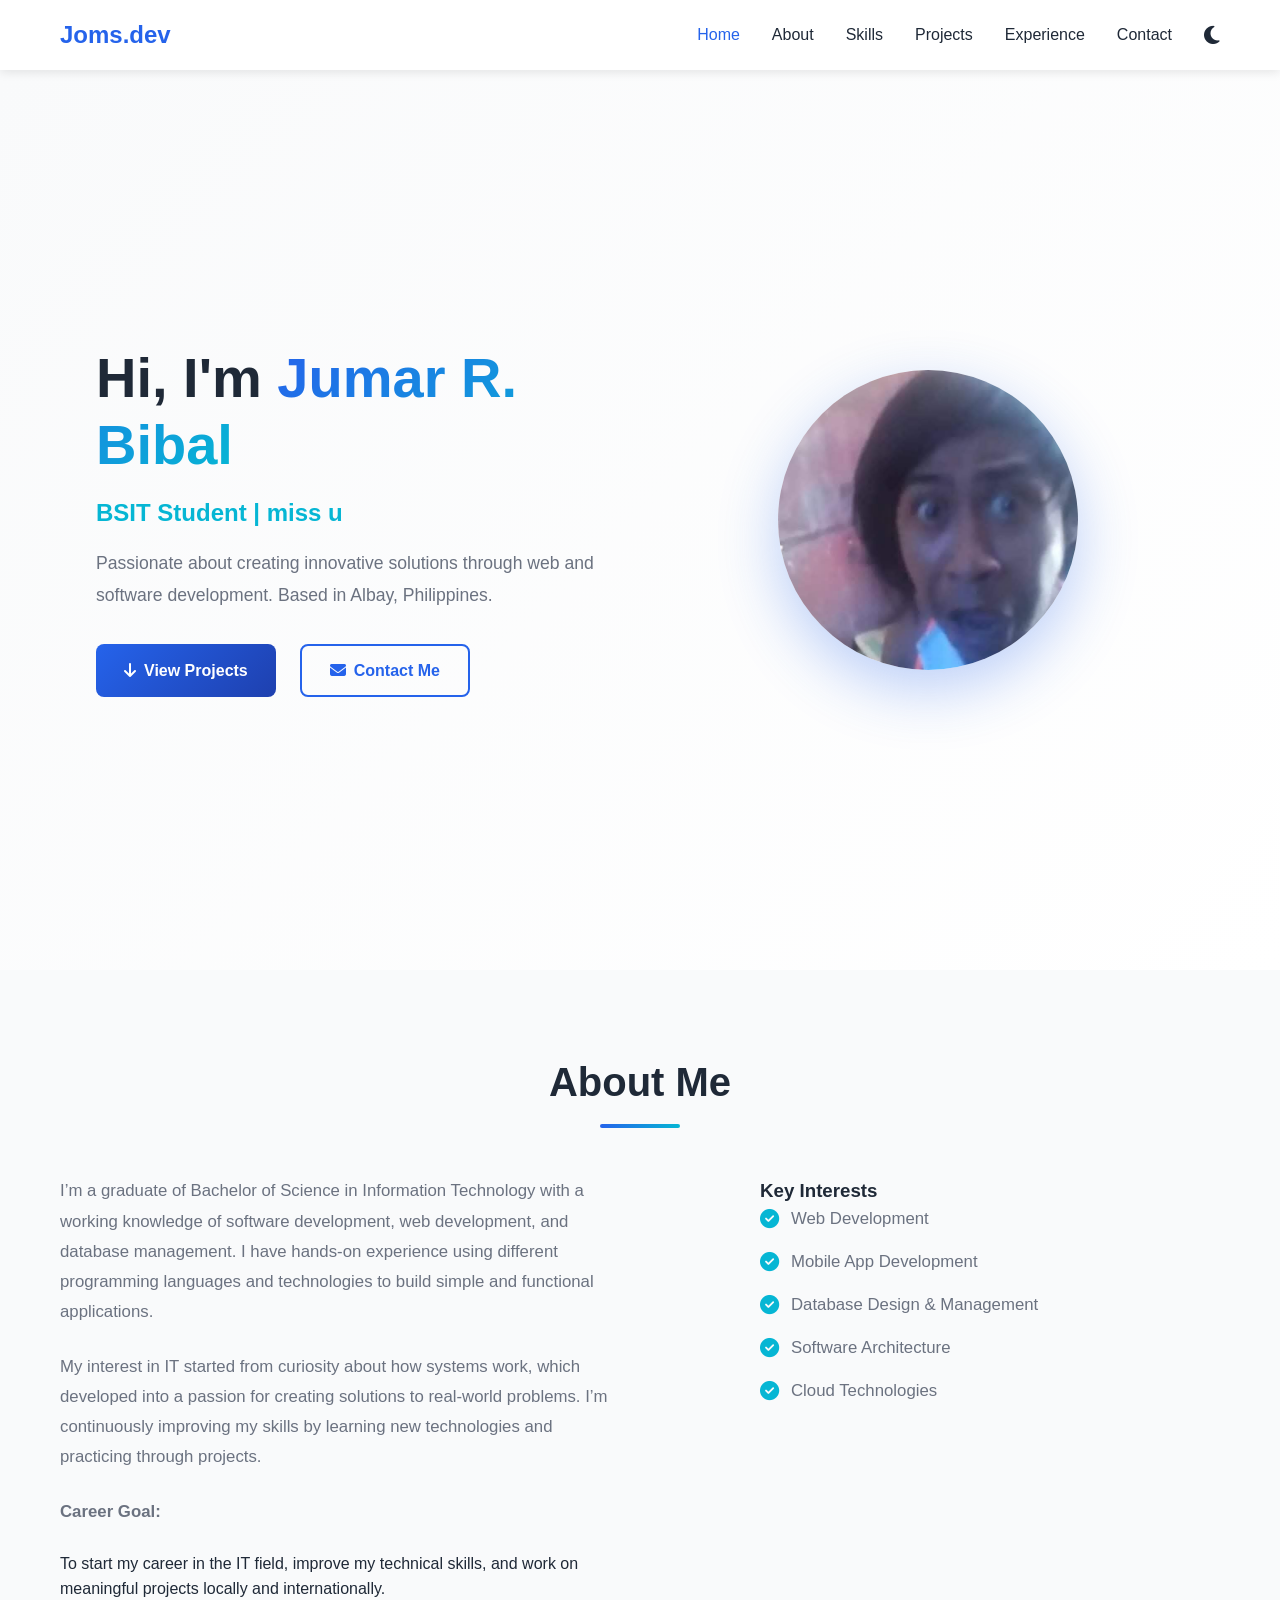
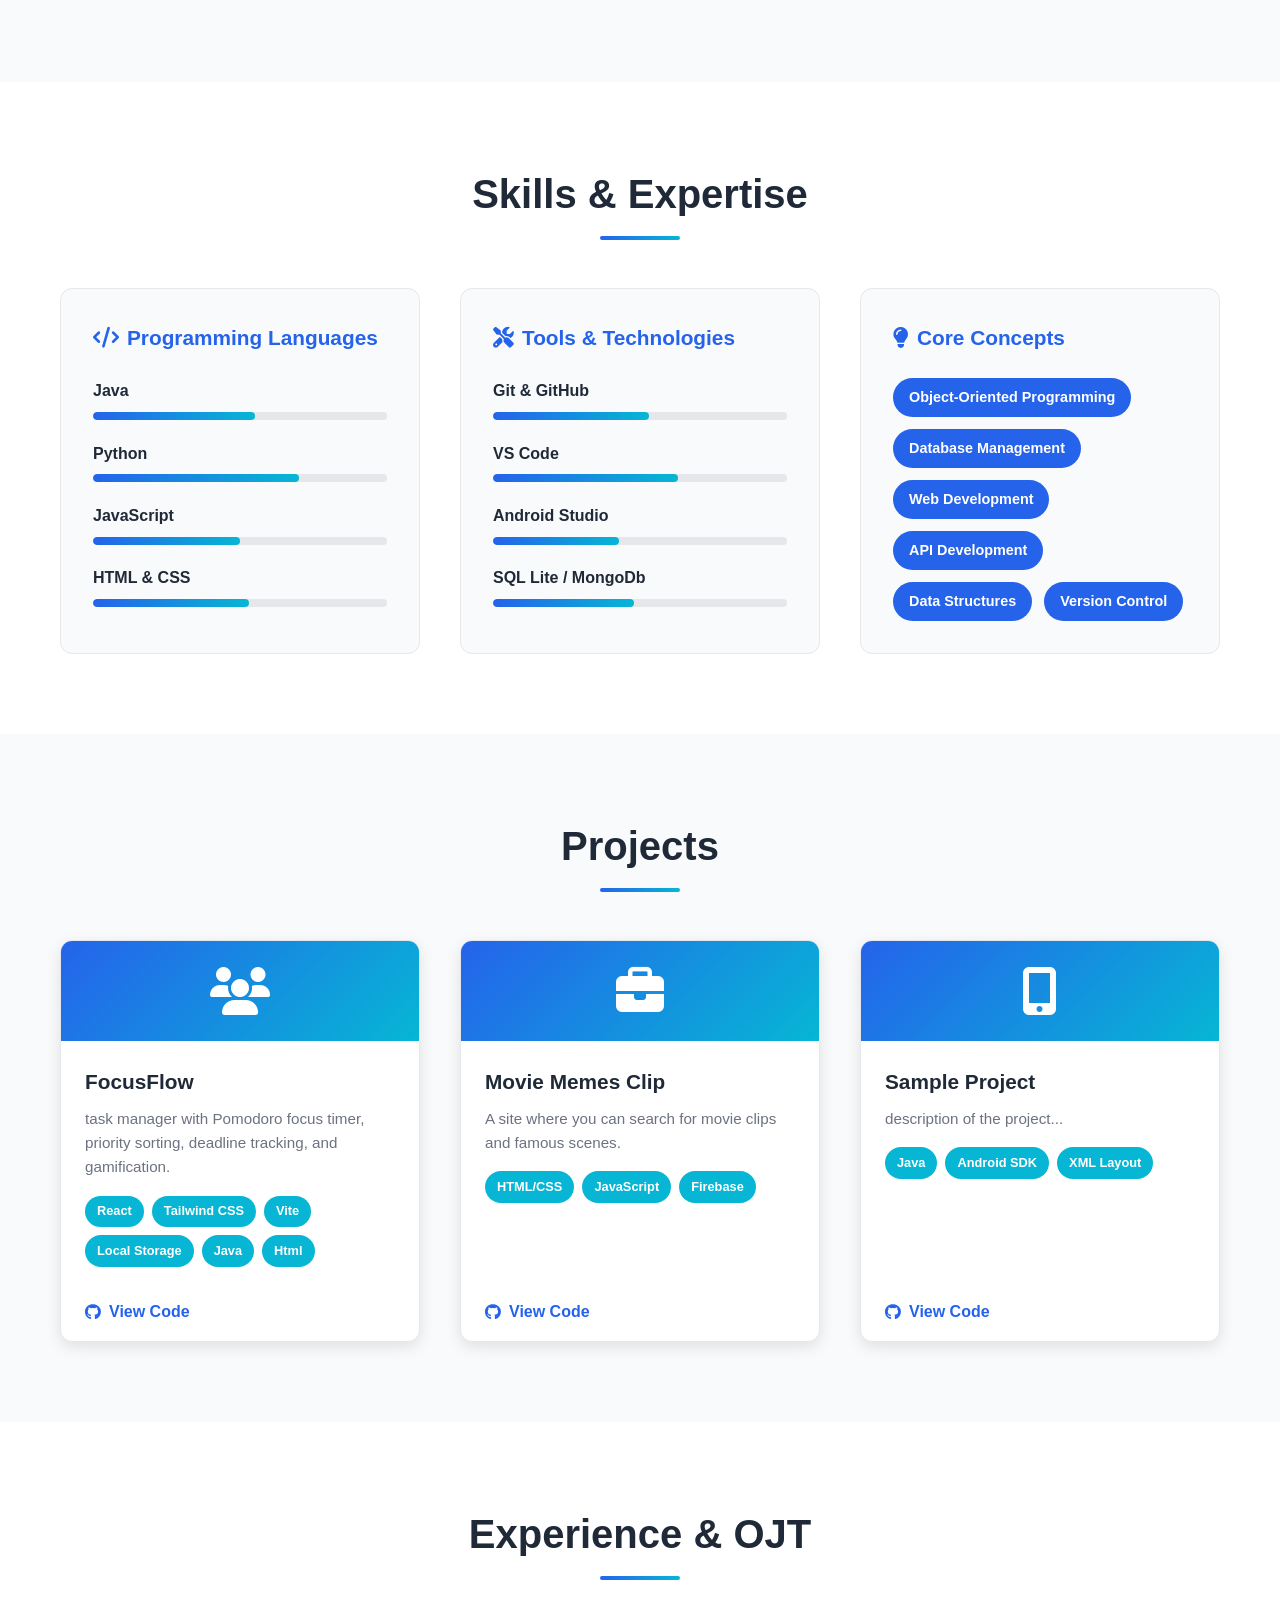
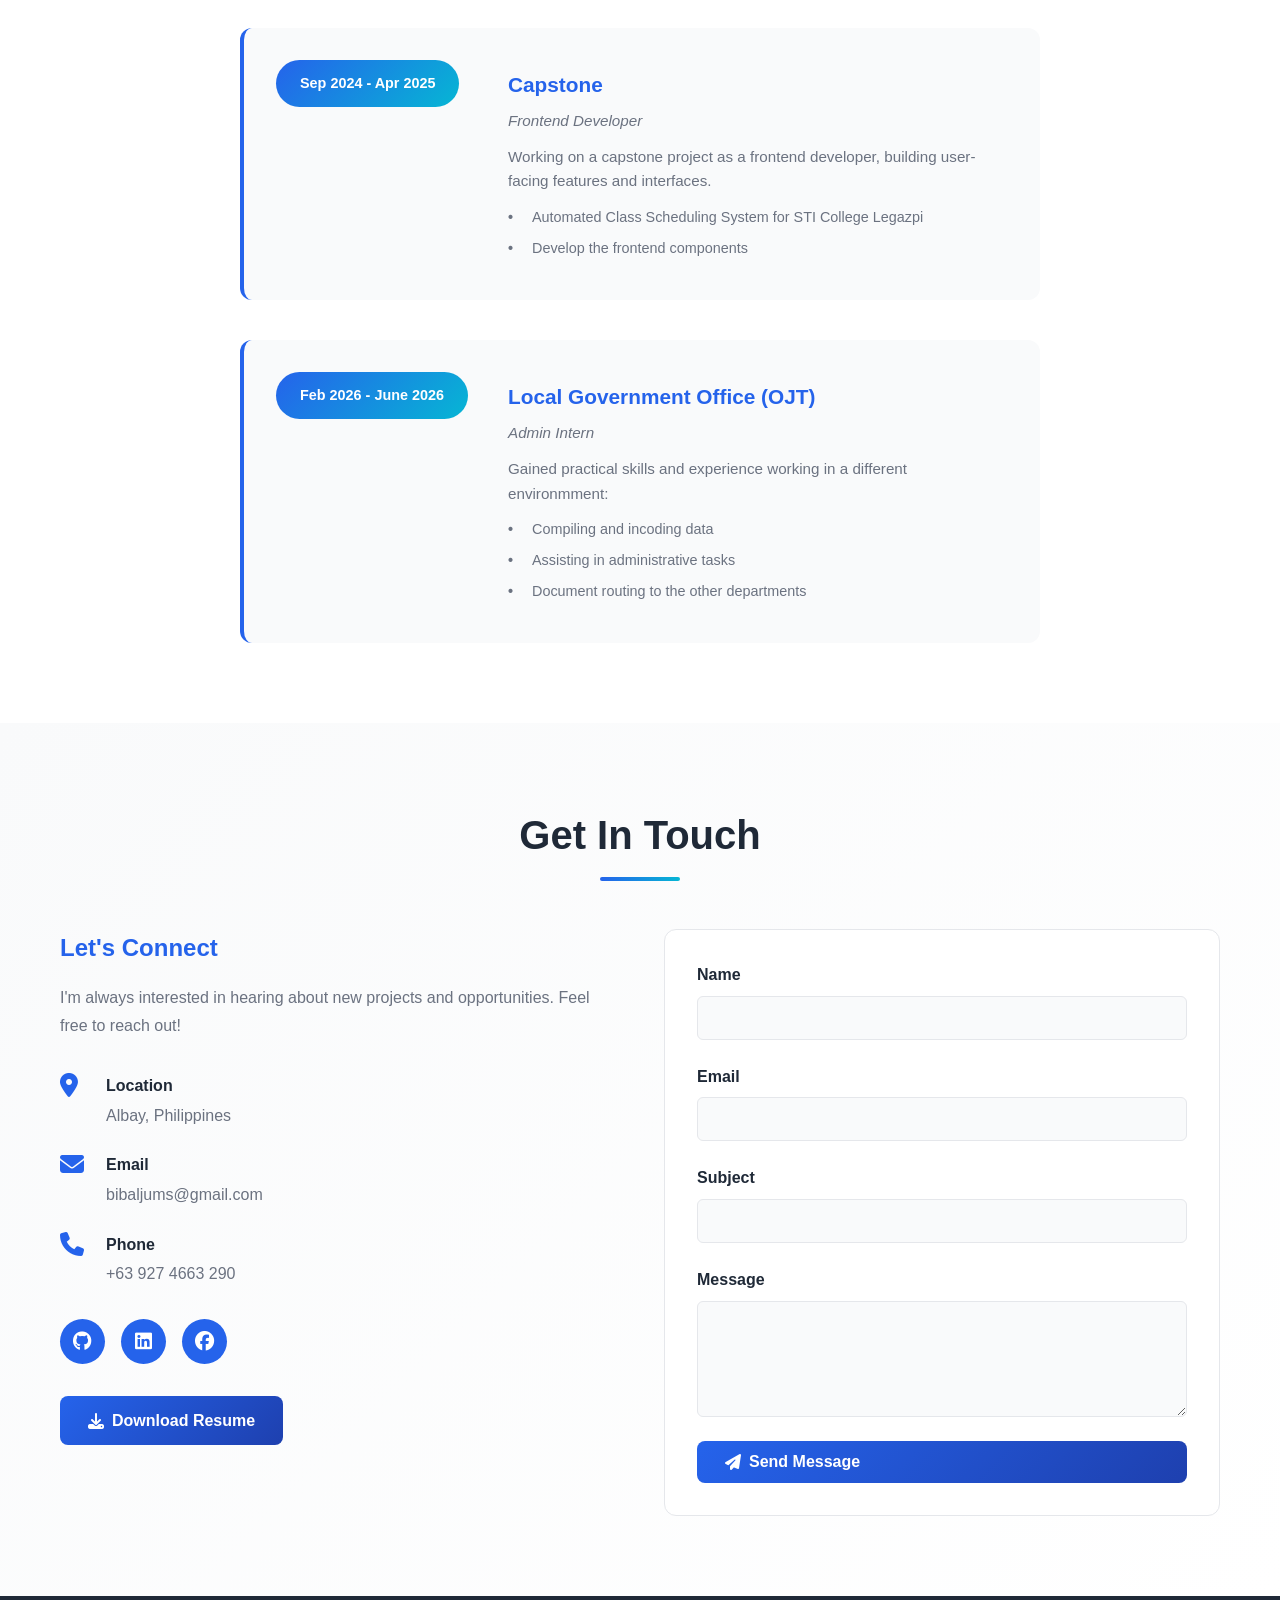
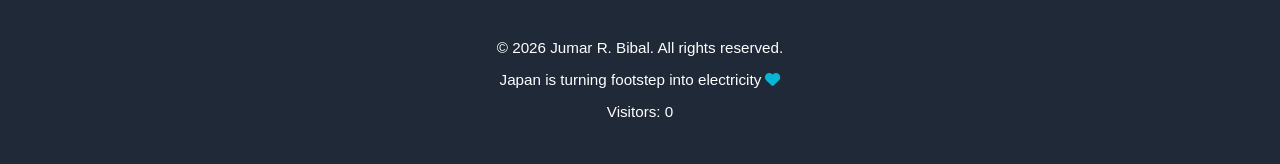
==== index.html @ 1a6a4461 "visitor counter" ====
<!DOCTYPE html>
<html lang="en">
<head>
    <meta charset="UTF-8">
    <meta name="viewport" content="width=device-width, initial-scale=1.0">
    <title>My Portfolio | BSIT Student</title>
    <link rel="stylesheet" href="styles.css">
    <!-- Font Awesome for icons -->
    <link rel="stylesheet" href="https://cdnjs.cloudflare.com/ajax/libs/font-awesome/6.4.0/css/all.min.css">
</head>
<body>
    <!-- Navigation Bar -->
    <nav class="navbar">
        <div class="nav-container">
            <div class="logo">
                </i>  Joms.dev
            </div>
            <ul class="nav-menu">
                <li><a href="#home" class="nav-link">Home</a></li>
                <li><a href="#about" class="nav-link">About</a></li>
                <li><a href="#skills" class="nav-link">Skills</a></li>
                <li><a href="#projects" class="nav-link">Projects</a></li>
                <li><a href="#experience" class="nav-link">Experience</a></li>
                <li><a href="#contact" class="nav-link">Contact</a></li>
                <li><a href="#" id="theme-toggle" class="nav-link theme-toggle">
                    <i class="fas fa-moon"></i>
                </a></li>
            </ul>
            <div class="hamburger">
                <span></span>
                <span></span>
                <span></span>
            </div>
        </div>
    </nav>

    <!-- Prof section -->
    <section id="home" class="hero">
        <div class="hero-content">
            <div class="hero-text">
                <h1 class="hero-title">Hi, I'm <span class="highlight">Jumar R. Bibal</span></h1>
                <p class="hero-subtitle">BSIT Student | miss u</p>
                <p class="hero-description">
                    Passionate about creating innovative solutions through web and software development.
                    Based in Albay, Philippines.
                </p>
                <div class="hero-buttons">
                    <a href="#projects" class="btn btn-primary">
                        <i class="fas fa-arrow-down"></i> View Projects
                    </a>
                    <a href="#contact" class="btn btn-secondary">
                        <i class="fas fa-envelope"></i> Contact Me
                    </a>
                </div>
            </div>
            <div class="hero-image">
    <div class="avatar">
        <img src="picture.jpg" class="meProfile-img">
    </div>
</div>
        </div>
    </section>

    <!-- About Section -->
    <section id="about" class="about">
        <div class="container">
            <h2 class="section-title">About Me</h2>
            <div class="about-content">
                <div class="about-text">
                    <p>
                        I’m a graduate of Bachelor of Science in Information Technology with a working knowledge of software
                        development, web development, and database management. I have hands-on experience using different 
                        programming languages and technologies to build simple and functional applications.
                    </p>
                    <p>
                        My interest in IT started from curiosity about how systems work, which developed into a passion for creating 
                        solutions to real-world problems. I’m continuously improving my skills by learning new technologies and 
                        practicing through projects.
                    </p>
                    <p>
                        <strong>Career Goal:</strong> 
                    </p>To start my career in the IT field, improve my technical skills, and work on meaningful projects locally and internationally.
                </div>
                <div class="about-interests">
                    <h3>Key Interests</h3>
                    <ul class="interests-list">
                        <li><i class="fas fa-check-circle"></i> Web Development</li>
                        <li><i class="fas fa-check-circle"></i> Mobile App Development</li>
                        <li><i class="fas fa-check-circle"></i> Database Design & Management</li>
                        <li><i class="fas fa-check-circle"></i> Software Architecture</li>
                        <li><i class="fas fa-check-circle"></i> Cloud Technologies</li>
                    </ul>
                </div>
            </div>
        </div>
    </section>

    <!-- Skills Section -->
    <section id="skills" class="skills">
        <div class="container">
            <h2 class="section-title">Skills & Expertise</h2>
            <div class="skills-grid">
                <!-- Programming Languages -->
                <div class="skill-category">
                    <h3 class="skill-category-title">
                        <i class="fas fa-code"></i> Programming Languages
                    </h3>
                    <div class="skill-items">
                        <div class="skill-item">
                            <span class="skill-name">Java</span>
                            <div class="skill-bar">
                                <div class="skill-progress" style="width: 55%"></div>
                            </div>
                        </div>
                        <div class="skill-item">
                            <span class="skill-name">Python</span>
                            <div class="skill-bar">
                                <div class="skill-progress" style="width: 70%"></div>
                            </div>
                        </div>
                        <div class="skill-item">
                            <span class="skill-name">JavaScript</span>
                            <div class="skill-bar">
                                <div class="skill-progress" style="width: 50%"></div>
                            </div>
                        </div>
                        <div class="skill-item">
                            <span class="skill-name">HTML & CSS</span>
                            <div class="skill-bar">
                                <div class="skill-progress" style="width: 53%"></div>
                            </div>
                        </div>
                    </div>
                </div>

                <!-- Tools & Technologies -->
                <div class="skill-category">
                    <h3 class="skill-category-title">
                        <i class="fas fa-tools"></i> Tools & Technologies
                    </h3>
                    <div class="skill-items">
                        <div class="skill-item">
                            <span class="skill-name">Git & GitHub</span>
                            <div class="skill-bar">
                                <div class="skill-progress" style="width: 53%"></div>
                            </div>
                        </div>
                        <div class="skill-item">
                            <span class="skill-name">VS Code</span>
                            <div class="skill-bar">
                                <div class="skill-progress" style="width: 63%"></div>
                            </div>
                        </div>
                        <div class="skill-item">
                            <span class="skill-name">Android Studio</span>
                            <div class="skill-bar">
                                <div class="skill-progress" style="width: 43%"></div>
                            </div>
                        </div>
                        <div class="skill-item">
                            <span class="skill-name">SQL Lite / MongoDb</span>
                            <div class="skill-bar">
                                <div class="skill-progress" style="width: 48%"></div>
                            </div>
                        </div>
                    </div>
                </div>

                <!-- Core Concepts -->
                <div class="skill-category">
                    <h3 class="skill-category-title">
                        <i class="fas fa-lightbulb"></i> Core Concepts
                    </h3>
                    <div class="skill-badges">
                        <span class="badge">Object-Oriented Programming</span>
                        <span class="badge">Database Management</span>
                        <span class="badge">Web Development</span>
                        <span class="badge">API Development</span>
                        <span class="badge">Data Structures</span>
                        <span class="badge">Version Control</span>
                    </div>
                </div>
            </div>
        </div>
    </section>

    <!-- Projects Section -->
    <section id="projects" class="projects">
        <div class="container">
            <h2 class="section-title"> Projects</h2>
            <div class="projects-grid">
                <!-- Project 1 -->
                <div class="project-card">
                    <div class="project-header">
                        <i class="fas fa-users"></i>
                    </div>
                    <h3 class="project-title">FocusFlow</h3>
                    <p class="project-description">
                        task manager with Pomodoro focus timer, priority sorting, deadline tracking, and gamification.
                    </p>
                    <div class="project-tech">
                        <span class="tech-tag">React</span>
                        <span class="tech-tag">Tailwind CSS</span>
                        <span class="tech-tag">Vite</span>
                        <span class="tech-tag">Local Storage</span>
                        <span class="tech-tag">Java</span>
                        <span class="tech-tag">Html</span>
                        

                    </div>
                    <div class="project-links">
                        <a href="https://github.com/KaiPham27/FocusFlow" target="_blank" class="project-link">
                            <i class="fab fa-github"></i> View Code
                        </a>
                    </div>
                </div>

                <!-- Project 2 -->
                <div class="project-card">
                    <div class="project-header">
                        <i class="fas fa-briefcase"></i>
                    </div>
                    <h3 class="project-title">Movie Memes Clip</h3>
                    <p class="project-description">
                        A site where you can search for movie clips and famous scenes.
                    </p>
                    <div class="project-tech">
                        <span class="tech-tag">HTML/CSS</span>
                        <span class="tech-tag">JavaScript</span>
                        <span class="tech-tag">Firebase</span>
                    </div>
                    <div class="project-links">
                        <a href="https://github.com/KaiPham27/MovieMemesClip" target="_blank" class="project-link">
                            <i class="fab fa-github"></i> View Code
                        </a>
                    </div>
                </div>

                <!-- Project 3 -->
                <div class="project-card">
                    <div class="project-header">
                        <i class="fas fa-mobile-alt"></i>
                    </div>
                    <h3 class="project-title">Sample Project</h3>
                    <p class="project-description">
                        description of the project...
                    </p>
                    <div class="project-tech">
                        <span class="tech-tag">Java</span>
                        <span class="tech-tag">Android SDK</span>
                        <span class="tech-tag">XML Layout</span>
                    </div>
                    <div class="project-links">
                        <a href="https://www.youtube.com/watch?v=dQw4w9WgXcQ" target="_blank" class="project-link">
                            <i class="fab fa-github"></i> View Code
                        </a>
                    </div>
                </div>
            </div>
        </div>
    </section>

    <!-- Experience / OJT Section -->
    <section id="experience" class="experience">
        <div class="container">
            <h2 class="section-title">Experience & OJT</h2>
            <div class="experience-timeline">
                <!-- Experience 1 -->
                <div class="experience-item">
                    <div class="experience-date">
                        <span class="badge-date">Sep 2024 - Apr 2025</span>
                    </div>
                    <div class="experience-content">
                        <h3 class="experience-title">Capstone</h3>
                        <p class="experience-company">Frontend Developer</p>
                        <p class="experience-description">
                            Working on a capstone project as a frontend developer, building user-facing features and interfaces.
                        </p>
                        <ul class="experience-tasks">
                            <li>Automated Class Scheduling System for STI College Legazpi</li>
                            <li>Develop the frontend components</li>
                        </ul>
                    </div>
                </div>

                <!-- Experience 2 -->
                <div class="experience-item">
                    <div class="experience-date">
                        <span class="badge-date">Feb 2026 - June 2026</span>
                    </div>
                    <div class="experience-content">
                        <h3 class="experience-title">Local Government Office (OJT)</h3>
                        <p class="experience-company">Admin Intern</p>
                        <p class="experience-description">
                            Gained practical skills and experience working in a different environmment:
                        </p>
                        <ul class="experience-tasks">
                            <li>Compiling and incoding data</li>
                            <li>Assisting in administrative tasks</li>
                            <li>Document routing to the other departments</li>
                            
                        </ul>
                    </div>
                </div>
            </div>
        </div>
    </section>

    <!-- Contact Section -->
    <section id="contact" class="contact">
        <div class="container">
            <h2 class="section-title">Get In Touch</h2>
            <div class="contact-content">
                <div class="contact-info">
                    <h3>Let's Connect</h3>
                    <p>I'm always interested in hearing about new projects and opportunities. Feel free to reach out!</p>
                    
                    <div class="contact-details">
                        <div class="contact-item">
                            <i class="fas fa-map-marker-alt"></i>
                            <div>
                                <h4>Location</h4>
                                <p>Albay, Philippines</p>
                            </div>
                        </div>
                        <div class="contact-item">
                            <i class="fas fa-envelope"></i>
                            <div>
                                <h4>Email</h4>
                                <p><a href="mailto:your.email@example.com">bibaljums@gmail.com</a></p>
                            </div>
                        </div>
                        <div class="contact-item">
                            <i class="fas fa-phone"></i>
                            <div>
                                <h4>Phone</h4>
                                <p><a href="tel:+63XXXXXXXXXX">+63 927 4663 290</a></p>
                            </div>
                        </div>
                    </div>

                    <div class="social-links">
                        <a href="https://github.com/KaiPham27" target="_blank" class="social-link">
                            <i class="fab fa-github"></i>
                        </a>
                        <a href="https://www.linkedin.com/in/jumar-bibal-28588524b/" target="_blank" class="social-link">
                            <i class="fab fa-linkedin"></i>
                        </a>
                        <a href="https://www.facebook.com/kaiKulangSaMuah" target="_blank" class="social-link">
                            <i class="fab fa-facebook"></i>
                        </a>
                    </div>

                    <a href="assets/resume.pdf" class="btn btn-primary" download>
                        <i class="fas fa-download"></i> Download Resume
                    </a>
                </div>
      
                <form id="contact-form" class="contact-form" action="https://formspree.io/f/xbdwgkgo" method="POST">
                    <div class="form-group">
                        <label for="name">Name</label>
                        <input type="text" id="name" name="name" required>
                    </div>
                    <div class="form-group">
                        <label for="email">Email</label>
                        <input type="email" id="email" name="email" required>
                    </div>
                    <div class="form-group">
                        <label for="subject">Subject</label>
                        <input type="text" id="subject" name="subject" required>
                    </div>
                    <div class="form-group">
                        <label for="message">Message</label>
                        <textarea id="message" name="message" rows="5" required></textarea>
                    </div>
                    <button type="submit" class="btn btn-primary">
                        <i class="fas fa-paper-plane"></i> Send Message
                    </button>
                    <div class="form-message" id="form-message"></div>
                </form>
            </div>
        </div>
    </section>

    <!-- Footer -->
    <footer class="footer">
    <div class="container">
        <p>&copy; 2026 Jumar R. Bibal. All rights reserved.</p>
        <p>Japan is turning footstep into electricity <i class="fas fa-heart"></i></p>

        <p class="visitor-counter">
            Visitors: <span id="visitor-count">0</span>
        </p>
    </div>
</footer>

    <!-- Scroll to Top Button -->
    <button id="scroll-to-top" class="scroll-to-top">
        <i class="fas fa-arrow-up"></i>
    </button>

    <!-- JavaScript -->
    <script src="script.js"></script>
</body>
</html>
---- styles.css ----
/*GLOBAL STYLES & VARIABLES */

* {
    margin: 0;
    padding: 0;
    box-sizing: border-box;
}

:root {
    /* Light Mode Colors */
    --primary-color: #2563eb;
    --secondary-color: #1e40af;
    --accent-color: #06b6d4;
    --text-dark: #1f2937;
    --text-light: #6b7280;
    --bg-light: #f9fafb;
    --bg-white: #ffffff;
    --border-color: #e5e7eb;
    --success-color: #10b981;
    --warning-color: #f59e0b;
    
    /* Transitions */
    --transition: all 0.3s ease;
    --transition-slow: all 0.5s ease;
}

/* Dark Mode Colors */
body.dark-mode {
    --text-dark: #f3f4f6;
    --text-light: #d1d5db;
    --bg-light: #1f2937;
    --bg-white: #111827;
    --border-color: #374151;
}

/* separate dark mode styles */
body.dark-mode .navbar {
    box-shadow: 0 2px 10px rgba(0, 0, 0, 0.4);
}

html {
    scroll-behavior: smooth;
}

body {
    font-family: 'Segoe UI', Tahoma, Geneva, Verdana, sans-serif;
    color: var(--text-dark);
    background-color: var(--bg-white);
    line-height: 1.6;
    transition: var(--transition);
}


  /* CONTAINER & LAYOUT*/

.container {
    max-width: 1200px;
    margin: 0 auto;
    padding: 0 20px;
}

.section-title {
    font-size: 2.5rem;
    font-weight: bold;
    text-align: center;
    margin-bottom: 3rem;
    position: relative;
    display: inline-block;
    width: 100%;
}

.section-title::after {
    content: '';
    display: block;
    width: 80px;
    height: 4px;
    background: linear-gradient(90deg, var(--primary-color), var(--accent-color));
    margin: 10px auto 0;
    border-radius: 2px;
}

/* NAVIGATION BAR*/

.navbar {
    background-color: var(--bg-white);
    padding: 1rem 0;
    position: sticky;
    top: 0;
    z-index: 1000;
    box-shadow: 0 2px 10px rgba(0, 0, 0, 0.1);
    transition: var(--transition);
}

.nav-container {
    max-width: 1200px;
    margin: 0 auto;
    padding-left: 2rem;
    padding-right: 2rem;
    padding: 0 20px;
    display: flex;
    justify-content: space-between;
    align-items: center;
}

.logo {
    font-size: 1.5rem;
    font-weight: bold;
    color: var(--primary-color);
    text-decoration: none;
    display: flex;
    align-items: center;
    gap: 0.5rem;
}

.nav-menu {
    display: flex;
    list-style: none;
    gap: 2rem;
    align-items: center;
}

.nav-link {
    color: var(--text-dark);
    text-decoration: none;
    font-weight: 500;
    position: relative;
    transition: var(--transition);
}

.nav-link::after {
    content: '';
    position: absolute;
    bottom: -5px;
    left: 0;
    width: 0;
    height: 2px;
    background-color: var(--primary-color);
    transition: width 0.3s ease;
}

.nav-link:hover::after,
.nav-link:hover {
    color: var(--primary-color);
    width: 100%;
}

.theme-toggle {
    font-size: 1.3rem;
    cursor: pointer;
}

.hamburger {
    display: none;
    flex-direction: column;
    cursor: pointer;
    gap: 5px;
}

.hamburger span {
    width: 25px;
    height: 3px;
    background-color: var(--primary-color);
    transition: var(--transition);
}

/*BUTTONS*/

.btn {
    display: inline-flex;
    align-items: center;
    gap: 0.5rem;
    padding: 12px 28px;
    border: none;
    border-radius: 8px;
    font-size: 1rem;
    font-weight: 600;
    cursor: pointer;
    transition: var(--transition);
    text-decoration: none;
    text-align: center;
}

.btn-primary {
    background: linear-gradient(135deg, var(--primary-color), var(--secondary-color));
    color: white;
}

.btn-primary:hover {
    transform: translateY(-3px);
    box-shadow: 0 10px 25px rgba(37, 99, 235, 0.3);
}

.btn-secondary {
    background-color: transparent;
    color: var(--primary-color);
    border: 2px solid var(--primary-color);
}

.btn-secondary:hover {
    background-color: var(--primary-color);
    color: white;
    transform: translateY(-3px);
}

/*HERO SECTION*/

.hero {
    min-height: 100vh;
    display: flex;
    align-items: center;
    padding: 100px 0;
    background: linear-gradient(135deg, var(--bg-light) 0%, var(--bg-white) 100%);
}

.hero-content {
    display: grid;
    grid-template-columns: 1fr 1fr;
    gap: 4rem;
    align-items: center;
    margin-left: 96px;
    margin-right: 96px;
}

.hero-title {
    font-size: 3.5rem;
    font-weight: bold;
    line-height: 1.2;
    margin-bottom: 1rem;
    animation: slideInLeft 0.8s ease;
}

.highlight {
    color: var(--primary-color);
    background: linear-gradient(135deg, var(--primary-color), var(--accent-color));
    -webkit-background-clip: text;
    -webkit-text-fill-color: transparent;
    background-clip: text;
}

.hero-subtitle {
    font-size: 1.5rem;
    color: var(--accent-color);
    margin-bottom: 1rem;
    font-weight: 600;
}

.hero-description {
    font-size: 1.1rem;
    color: var(--text-light);
    margin-bottom: 2rem;
    line-height: 1.8;
}

.hero-buttons {
    display: flex;
    gap: 1.5rem;
    flex-wrap: wrap;
}

.hero-image {
    display: flex;
    justify-content: center;
    align-items: center;
    animation: slideInRight 0.8s ease;
}

.avatar {
    width: 300px;
    height: 300px;
    border-radius: 50%;
    display: flex;
    align-items: center;
    justify-content: center;
    box-shadow: 0 20px 60px rgba(37, 99, 235, 0.3);
    animation: float 3s ease-in-out infinite;
    overflow: hidden;
}

.meProfile-img {
    width: 100%;
    height: 100%;
    object-fit: cover; /* better for profile */
}

/*ABOUT SECTION*/

.about {
    padding: 80px 0;
    background-color: var(--bg-light);
}

.about-content {
    display: grid;
    grid-template-columns: 1fr 1fr;
    gap: 3rem;
}

.about-text {
    display: flex;
    flex-direction: column;
    gap: 1.5rem;
}

.about-text p {
    font-size: 1.05rem;
    line-height: 1.8;
    color: var(--text-light);
}

.interests-list {
    list-style: none;
    display: flex;
    flex-direction: column;
    gap: 1rem;
}

.interests-list li {
    display: flex;
    align-items: center;
    gap: 0.75rem;
    font-size: 1.05rem;
    color: var(--text-light);
}

.interests-list i {
    color: var(--accent-color);
    font-size: 1.2rem;
}

.about-interests {
    margin-left: 96px;
}

/*SKILLS SECTION */

.skills {
    padding: 80px 0;
    background-color: var(--bg-white);
}

.skills-grid {
    display: grid;
    grid-template-columns: repeat(auto-fit, minmax(300px, 1fr));
    gap: 2.5rem;
}

.skill-category {
    background: var(--bg-light);
    padding: 2rem;
    border-radius: 12px;
    border: 1px solid var(--border-color);
    transition: var(--transition);
}

.skill-category:hover {
    transform: translateY(-5px);
    box-shadow: 0 10px 30px rgba(0, 0, 0, 0.1);
}

.skill-category-title {
    font-size: 1.3rem;
    font-weight: bold;
    margin-bottom: 1.5rem;
    color: var(--primary-color);
    display: flex;
    align-items: center;
    gap: 0.5rem;
}

.skill-items {
    display: flex;
    flex-direction: column;
    gap: 1.3rem;
}

.skill-item {
    display: flex;
    flex-direction: column;
    gap: 0.5rem;
}

.skill-name {
    font-weight: 600;
    color: var(--text-dark);
}

.skill-bar {
    height: 8px;
    background-color: var(--border-color);
    border-radius: 10px;
    overflow: hidden;
}

.skill-progress {
    height: 100%;
    background: linear-gradient(90deg, var(--primary-color), var(--accent-color));
    border-radius: 10px;
    transition: width 1s ease;
}

.skill-badges {
    display: flex;
    flex-wrap: wrap;
    gap: 0.75rem;
}

.badge {
    background-color: var(--primary-color);
    color: white;
    padding: 0.5rem 1rem;
    border-radius: 25px;
    font-size: 0.9rem;
    font-weight: 600;
    transition: var(--transition);
}

.badge:hover {
    background-color: var(--secondary-color);
    transform: scale(1.05);
}

/*PROJECTS SECTION */

.projects {
    padding: 80px 0;
    background-color: var(--bg-light);
}

.projects-grid {
    display: grid;
    grid-template-columns: repeat(auto-fit, minmax(300px, 1fr));
    gap: 2.5rem;
}

.project-card {
    background-color: var(--bg-white);
    border-radius: 12px;
    overflow: hidden;
    box-shadow: 0 5px 15px rgba(0, 0, 0, 0.1);
    transition: var(--transition);
    border: 1px solid var(--border-color);
    display: flex;
    flex-direction: column;
}

.project-card:hover {
    transform: translateY(-10px);
    box-shadow: 0 20px 40px rgba(37, 99, 235, 0.2);
}

.project-header {
    background: linear-gradient(135deg, var(--primary-color), var(--accent-color));
    height: 100px;
    display: flex;
    align-items: center;
    justify-content: center;
    font-size: 3rem;
    color: white;
}

.project-title {
    font-size: 1.3rem;
    font-weight: bold;
    padding: 1.5rem 1.5rem 0.5rem;
    color: var(--text-dark);
}

.project-description {
    color: var(--text-light);
    padding: 0 1.5rem;
    font-size: 0.95rem;
    line-height: 1.6;
}

.project-tech {
    display: flex;
    flex-wrap: wrap;
    gap: 0.5rem;
    padding: 1rem 1.5rem;
}

.tech-tag {
    background-color: var(--accent-color);
    color: white;
    padding: 0.35rem 0.75rem;
    border-radius: 20px;
    font-size: 0.8rem;
    font-weight: 600;
}

.project-links {
    padding: 1rem 1.5rem;
    margin-top: auto;
    display: flex;
    gap: 1rem;
}

.project-link {
    display: inline-flex;
    align-items: center;
    gap: 0.5rem;
    color: var(--primary-color);
    text-decoration: none;
    font-weight: 600;
    transition: var(--transition);
}

.project-link:hover {
    color: var(--secondary-color);
    transform: translateX(5px);
}

/*EXPERIENCE SECTION*/

.experience {
    padding: 80px 0;
    background-color: var(--bg-white);
}

.experience-timeline {
    display: flex;
    flex-direction: column;
    gap: 2.5rem;
    max-width: 800px;
    margin: 0 auto;
}

.experience-item {
    display: grid;
    grid-template-columns: 200px 1fr;
    gap: 2rem;
    background-color: var(--bg-light);
    padding: 2rem;
    border-radius: 12px;
    border-left: 4px solid var(--primary-color);
    transition: var(--transition);
}

.experience-item:hover {
    box-shadow: 0 10px 30px rgba(0, 0, 0, 0.1);
    transform: translateX(10px);
}

.badge-date {
    background: linear-gradient(135deg, var(--primary-color), var(--accent-color));
    color: white;
    padding: 0.75rem 1.5rem;
    border-radius: 25px;
    font-weight: 600;
    font-size: 0.9rem;
    display: inline-block;
}

.experience-title {
    font-size: 1.3rem;
    font-weight: bold;
    color: var(--primary-color);
    margin: 0.5rem 0;
}

.experience-company {
    font-size: 0.95rem;
    color: var(--text-light);
    margin-bottom: 0.75rem;
    font-style: italic;
}

.experience-description {
    font-size: 0.95rem;
    color: var(--text-light);
    margin-bottom: 0.75rem;
}

.experience-tasks {
    list-style: none;
    margin-top: 0.75rem;
}

.experience-tasks li {
    color: var(--text-light);
    padding-left: 1.5rem;
    position: relative;
    margin: 0.5rem 0;
    font-size: 0.9rem;
}

.experience-tasks li::before {
    content: '•';
    position: absolute;
    left: 0;
    color: var(--text-light);
    font-weight: bold;
}

/*CONTACT SECTION*/

.contact {
    padding: 80px 0;
    background: linear-gradient(135deg, var(--bg-light), var(--bg-white));
}

.contact-content {
    display: grid;
    grid-template-columns: 1fr 1fr;
    gap: 3rem;
}

.contact-info h3 {
    font-size: 1.5rem;
    font-weight: bold;
    margin-bottom: 1rem;
    color: var(--primary-color);
}

.contact-info > p {
    color: var(--text-light);
    margin-bottom: 2rem;
    line-height: 1.8;
}

.contact-details {
    display: flex;
    flex-direction: column;
    gap: 1.5rem;
    margin-bottom: 2rem;
}

.contact-item {
    display: flex;
    gap: 1rem;
}

.contact-item i {
    font-size: 1.5rem;
    color: var(--primary-color);
    min-width: 30px;
}

.contact-item h4 {
    font-weight: 600;
    color: var(--text-dark);
    margin-bottom: 0.25rem;
}

.contact-item p, .contact-item a {
    color: var(--text-light);
    text-decoration: none;
    transition: var(--transition);
}

.contact-item a:hover {
    color: var(--primary-color);
}

.social-links {
    display: flex;
    gap: 1rem;
    margin-bottom: 2rem;
}

.social-link {
    width: 45px;
    height: 45px;
    border-radius: 50%;
    background-color: var(--primary-color);
    color: white;
    display: flex;
    align-items: center;
    justify-content: center;
    text-decoration: none;
    transition: var(--transition);
    font-size: 1.2rem;
}

.social-link:hover {
    background-color: var(--secondary-color);
    transform: translateY(-3px);
}

/* Contact Form */
.contact-form {
    display: flex;
    flex-direction: column;
    gap: 1.5rem;
    background-color: var(--bg-white);
    padding: 2rem;
    border-radius: 12px;
    border: 1px solid var(--border-color);
}

.form-group {
    display: flex;
    flex-direction: column;
    gap: 0.5rem;
}

.form-group label {
    font-weight: 600;
    color: var(--text-dark);
}

.form-group input,
.form-group textarea {
    padding: 12px;
    border: 1px solid var(--border-color);
    border-radius: 6px;
    font-family: inherit;
    font-size: 1rem;
    color: var(--text-dark);
    background-color: var(--bg-light);
    transition: var(--transition);
}

.form-group input:focus,
.form-group textarea:focus {
    outline: none;
    border-color: var(--primary-color);
    box-shadow: 0 0 0 3px rgba(37, 99, 235, 0.1);
}

.form-message {
    padding: 12px;
    border-radius: 6px;
    text-align: center;
    font-weight: 600;
    display: none;
}

.form-message.success {
    background-color: rgba(16, 185, 129, 0.1);
    color: var(--success-color);
    display: block;
}

.form-message.error {
    background-color: rgba(239, 68, 68, 0.1);
    color: #ef4444;
    display: block;
}

/*FOOTER*/

.footer {
    background-color: #1f2937;
    color: #ffffff;
    padding: 2rem 0;
    text-align: center;
}

.footer p {
    margin: 0.5rem 0;
    font-size: 0.95rem;
}

.footer i {
    color: var(--accent-color);
}

/* Dark Mode Footer */
body.dark-mode .footer {
    background-color: #1f2937;
    color: #ffffff;
}

/*SCROLL TO TOP BUTTON*/

.scroll-to-top {
    position: fixed;
    bottom: 30px;
    right: 30px;
    width: 50px;
    height: 50px;
    background: linear-gradient(135deg, var(--primary-color), var(--accent-color));
    color: white;
    border: none;
    border-radius: 50%;
    font-size: 1.5rem;
    cursor: pointer;
    display: none;
    align-items: center;
    justify-content: center;
    transition: var(--transition);
    box-shadow: 0 5px 15px rgba(37, 99, 235, 0.3);
    z-index: 999;
}

.scroll-to-top.show {
    display: flex;
}

.scroll-to-top:hover {
    transform: translateY(-5px);
    box-shadow: 0 10px 25px rgba(37, 99, 235, 0.4);
}

/*ANIMATIONS*/

@keyframes slideInLeft {
    from {
        opacity: 0;
        transform: translateX(-50px);
    }
    to {
        opacity: 1;
        transform: translateX(0);
    }
}

@keyframes slideInRight {
    from {
        opacity: 0;
        transform: translateX(50px);
    }
    to {
        opacity: 1;
        transform: translateX(0);
    }
}

@keyframes float {
    0%, 100% {
        transform: translateY(0px);
    }
    50% {
        transform: translateY(-20px);
    }
}

@keyframes fadeIn {
    from {
        opacity: 0;
    }
    to {
        opacity: 1;
    }
}

/*RESPONSIVE DESIGN*/

@media (max-width: 768px) {
    .hero-title {
        font-size: 2.5rem;
    }

    .hero-content {
        grid-template-columns: 1fr;
        padding: 60px 0;
    }

    .avatar {
        width: 200px;
        height: 200px;
        font-size: 5rem;
    }

    .nav-menu {
        display: none;
    }

    .hamburger {
        display: flex;
    }

    .nav-menu.active {
        display: flex;
        position: fixed;
        flex-direction: column;
        background-color: var(--bg-white);
        width: 100%;
        text-align: center;
        top: 70px;
        left: 0;
        gap: 1rem;
        padding: 2rem 0;
        box-shadow: 0 5px 15px rgba(0, 0, 0, 0.1);
    }

    .about-content,
    .contact-content {
        grid-template-columns: 1fr;
    }

    .experience-item {
        grid-template-columns: 1fr;
    }

    .badge-date {
        width: 100%;
    }

    .section-title {
        font-size: 2rem;
    }

    .hero-buttons {
        flex-direction: column;
        width: 100%;
    }

    .btn {
        width: 100%;
        justify-content: center;
    }

    .projects-grid,
    .skills-grid {
        grid-template-columns: 1fr;
    }
}

@media (max-width: 480px) {
    .hero-title {
        font-size: 1.8rem;
    }

    .hero-subtitle {
        font-size: 1.1rem;
    }

    .section-title {
        font-size: 1.5rem;
    }

    .avatar {
        width: 150px;
        height: 150px;
        font-size: 4rem;
    }

    .nav-menu.active {
        top: 60px;
        padding: 1rem 0;
        gap: 0.5rem;
    }

    .nav-link {
        font-size: 0.9rem;
    }

    .contact-form {
        padding: 1.5rem;
    }

    .scroll-to-top {
        width: 40px;
        height: 40px;
        font-size: 1.2rem;
        bottom: 20px;
        right: 20px;
    }

    .skill-category,
    .project-card,
    .experience-item {
        padding: 1.5rem;
    }
}
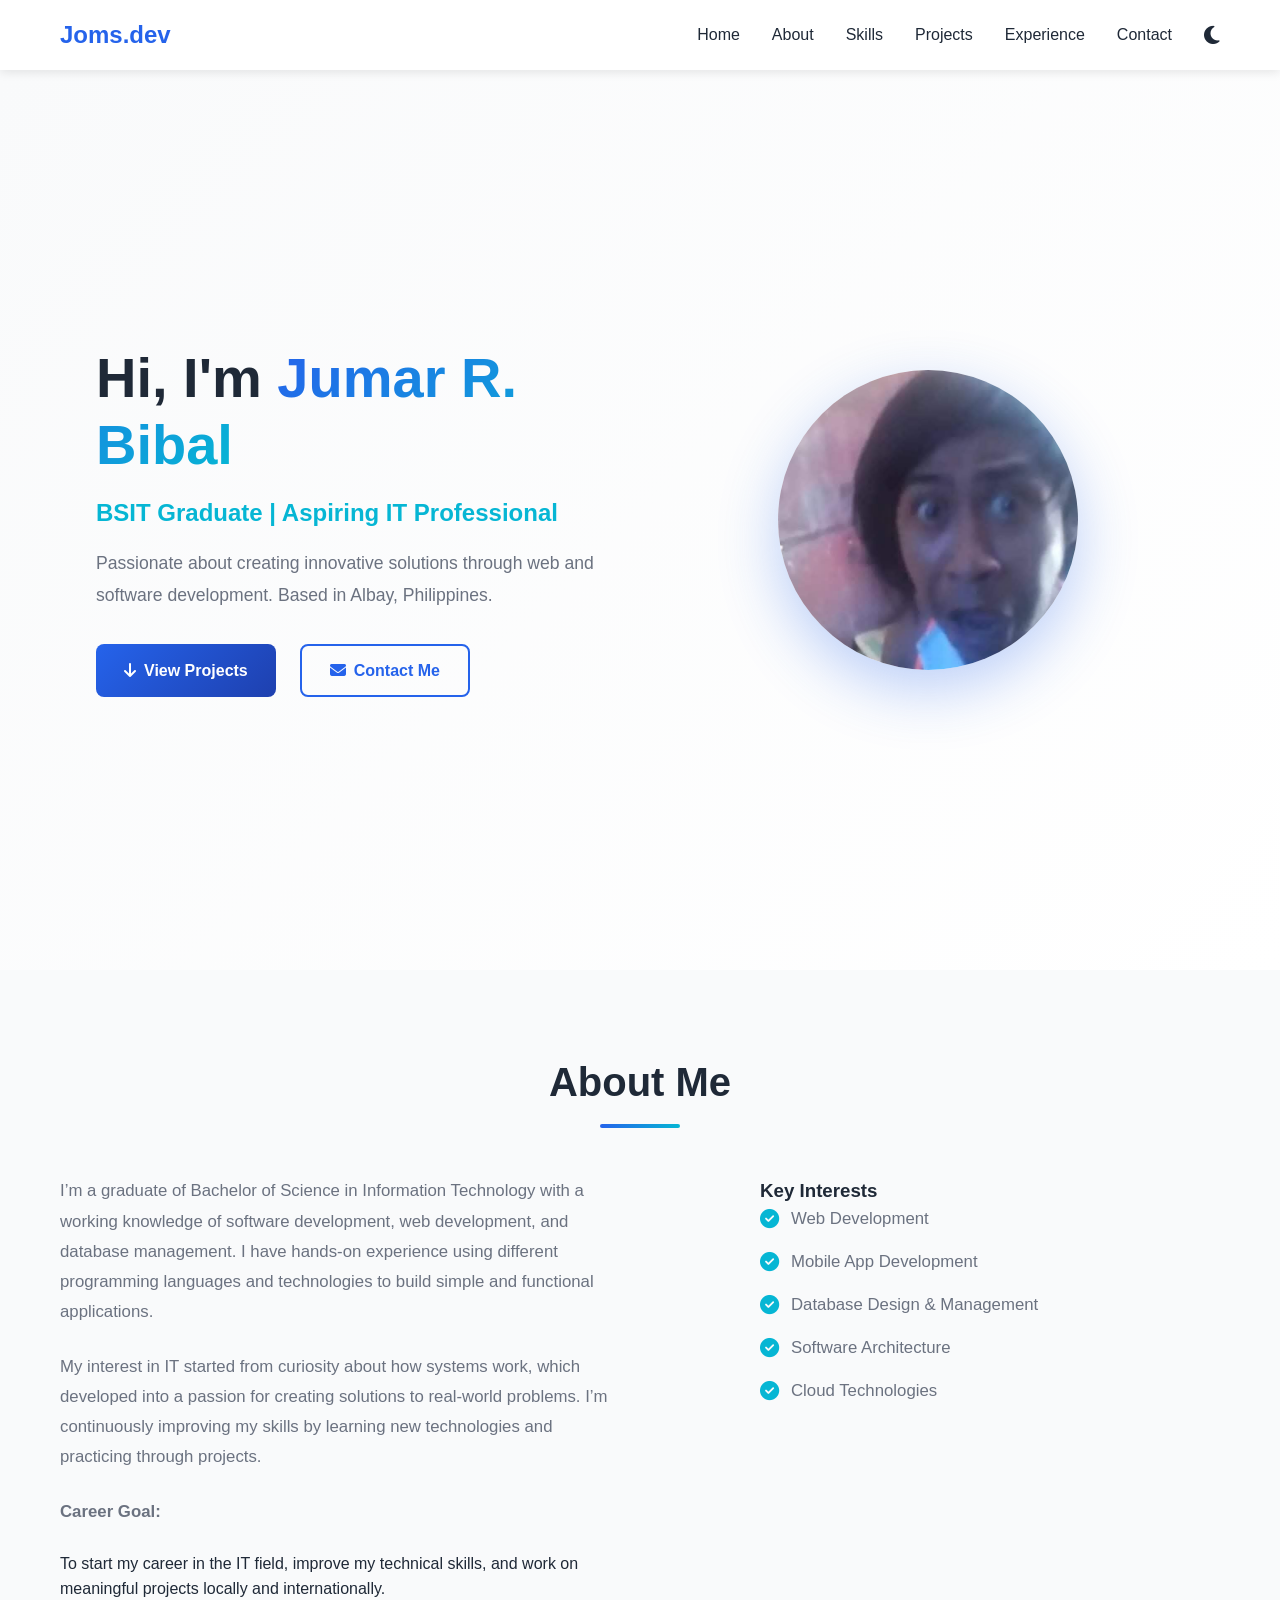
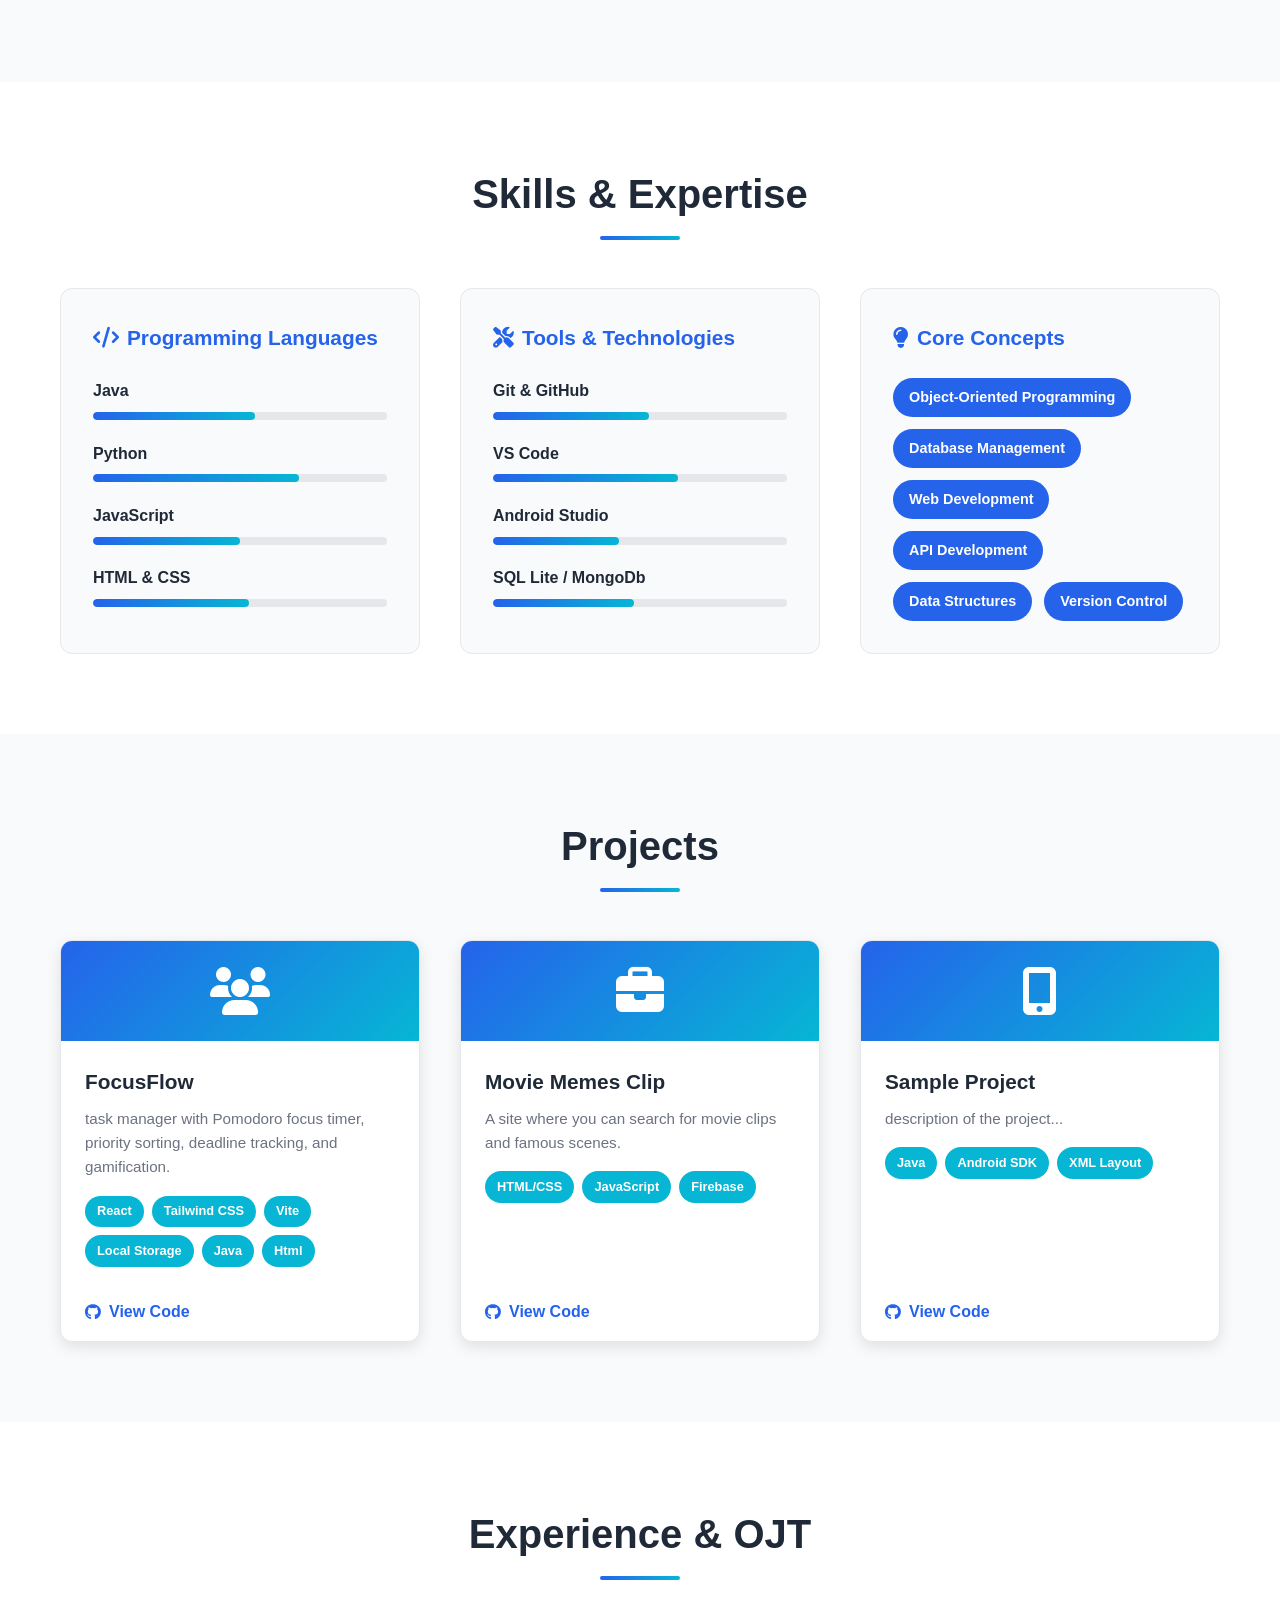
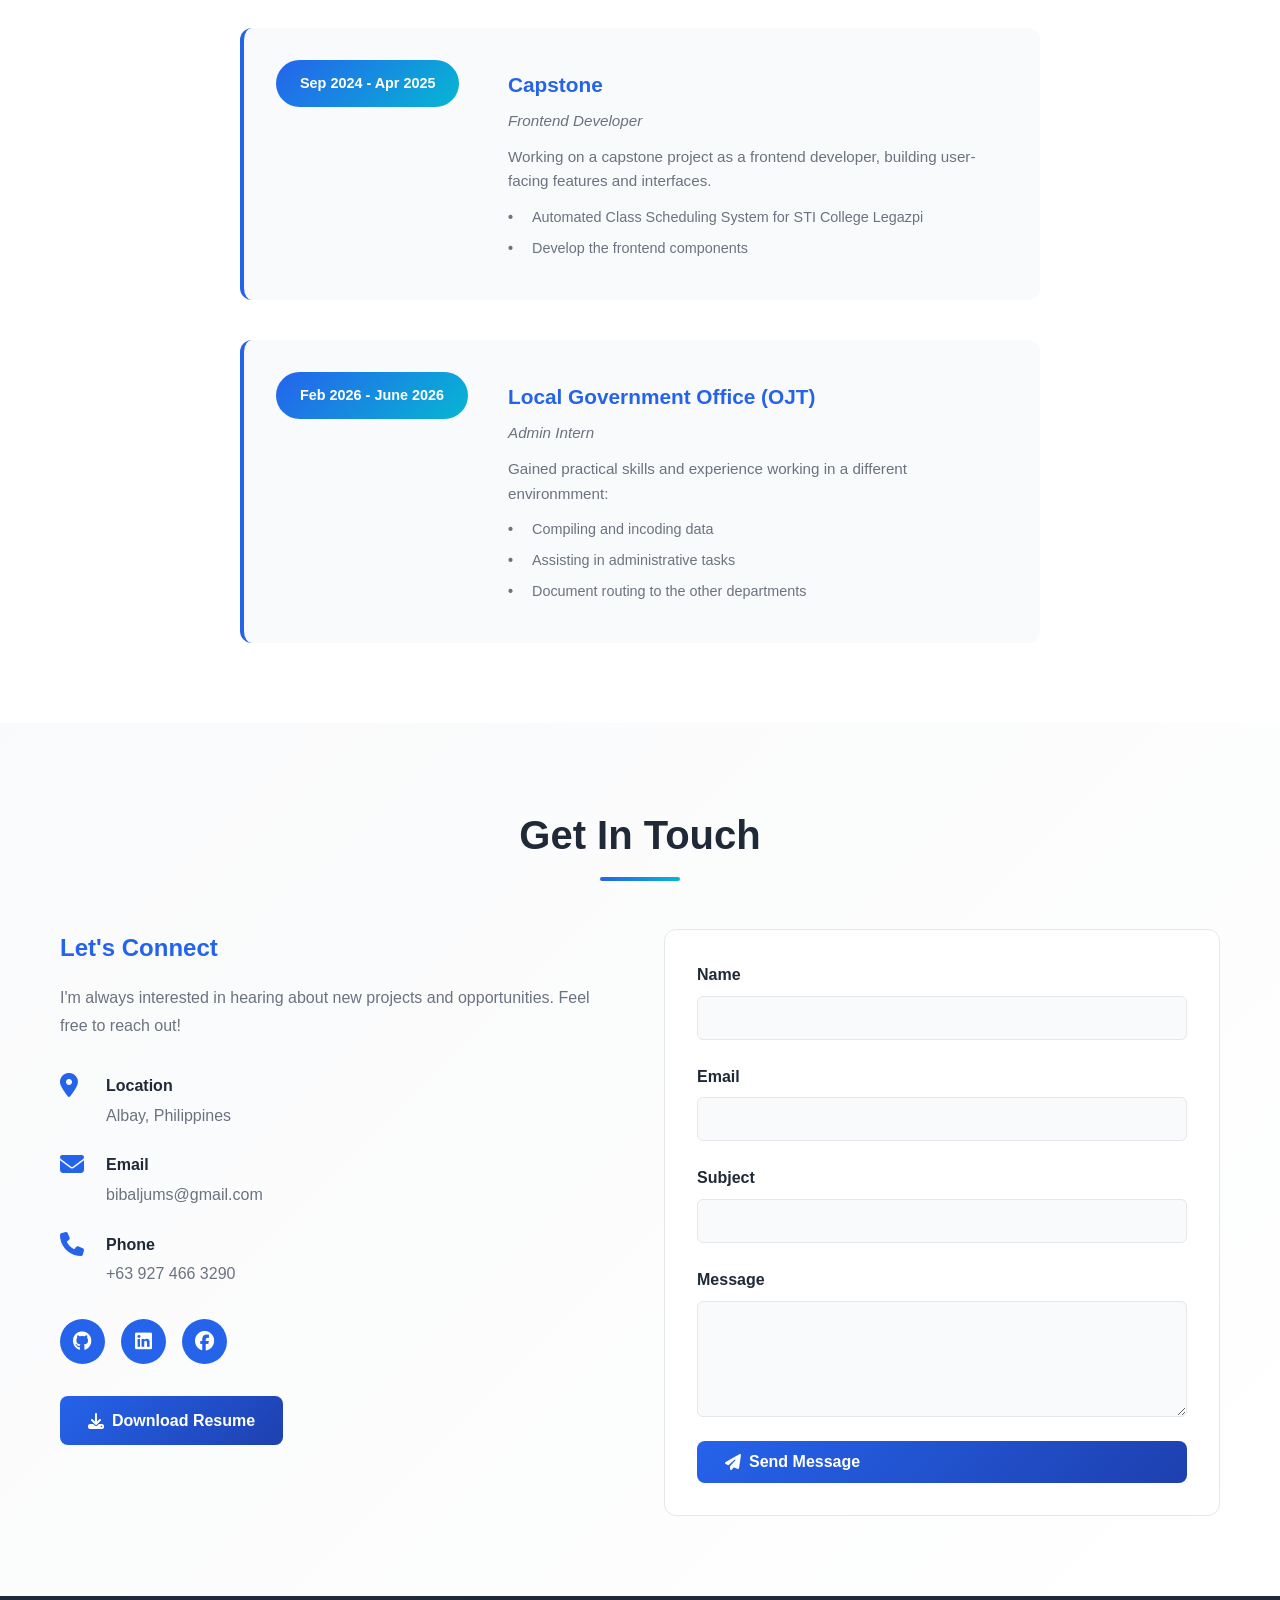
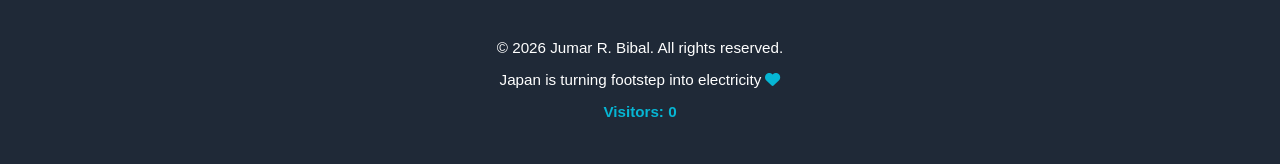
==== commit d453ee05: "Merge pull request #5 from KaiPham27/master Master" ====
--- a/index.html
+++ b/index.html
@@ -39,7 +39,7 @@
         <div class="hero-content">
             <div class="hero-text">
                 <h1 class="hero-title">Hi, I'm <span class="highlight">Jumar R. Bibal</span></h1>
-                <p class="hero-subtitle">BSIT Student | miss u</p>
+                <p class="hero-subtitle">BSIT Graduate | Aspiring IT Professional</p>
                 <p class="hero-description">
                     Passionate about creating innovative solutions through web and software development.
                     Based in Albay, Philippines.
@@ -327,14 +327,14 @@
                             <i class="fas fa-envelope"></i>
                             <div>
                                 <h4>Email</h4>
-                                <p><a href="mailto:your.email@example.com">bibaljums@gmail.com</a></p>
+                                <p><a href="mailto:bibaljums@gmail.com">bibaljums@gmail.com</a></p>
                             </div>
                         </div>
                         <div class="contact-item">
                             <i class="fas fa-phone"></i>
                             <div>
                                 <h4>Phone</h4>
-                                <p><a href="tel:+63XXXXXXXXXX">+63 927 4663 290</a></p>
+                                <p><a href="tel:+639274663290">+63 927 466 3290</a></p>
                             </div>
                         </div>
                     </div>
@@ -373,6 +373,7 @@
                         <label for="message">Message</label>
                         <textarea id="message" name="message" rows="5" required></textarea>
                     </div>
+                    <input type="text" name="_gotcha" style="display:none">
                     <button type="submit" class="btn btn-primary">
                         <i class="fas fa-paper-plane"></i> Send Message
                     </button>
--- a/styles.css
+++ b/styles.css
@@ -756,6 +756,12 @@
     color: var(--accent-color);
 }
 
+.visitor-counter {
+    margin-top: 10px;
+    font-weight: 600;
+    color: var(--accent-color);
+}
+
 /* Dark Mode Footer */
 body.dark-mode .footer {
     background-color: #1f2937;
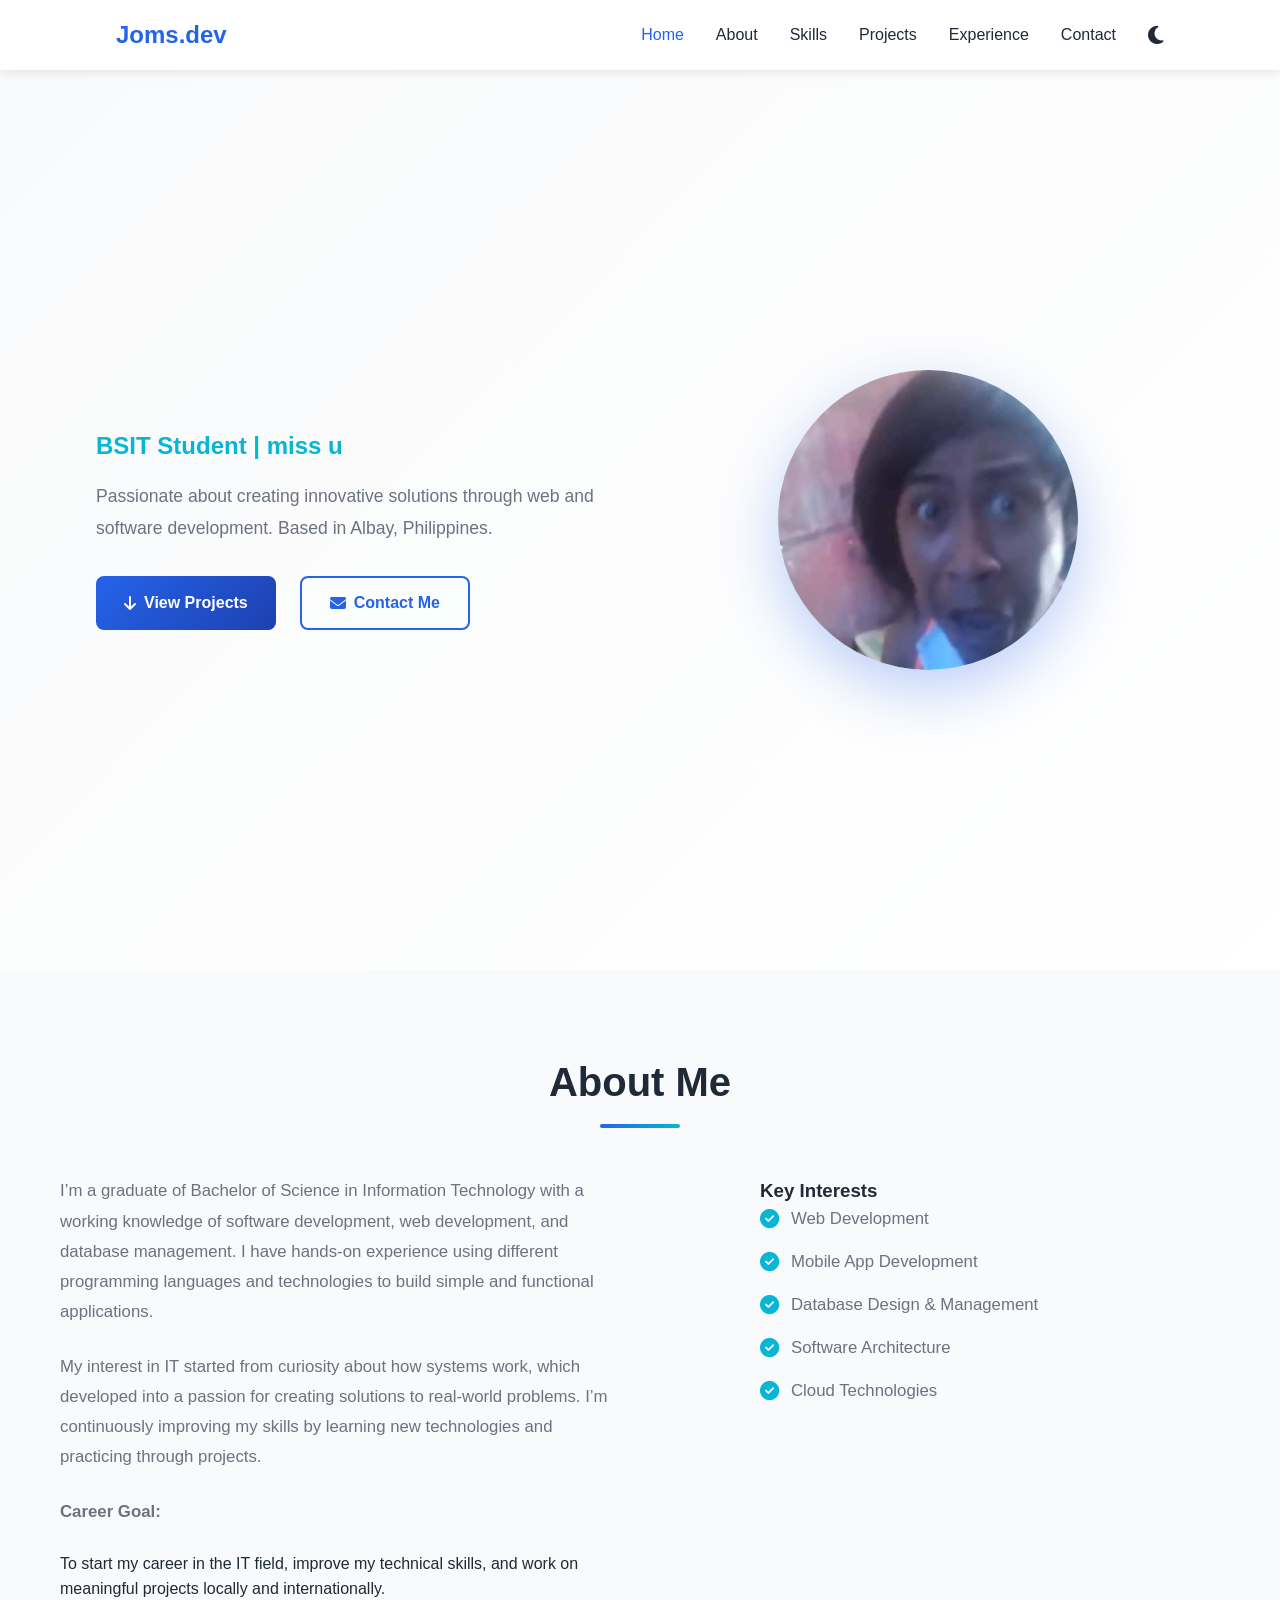
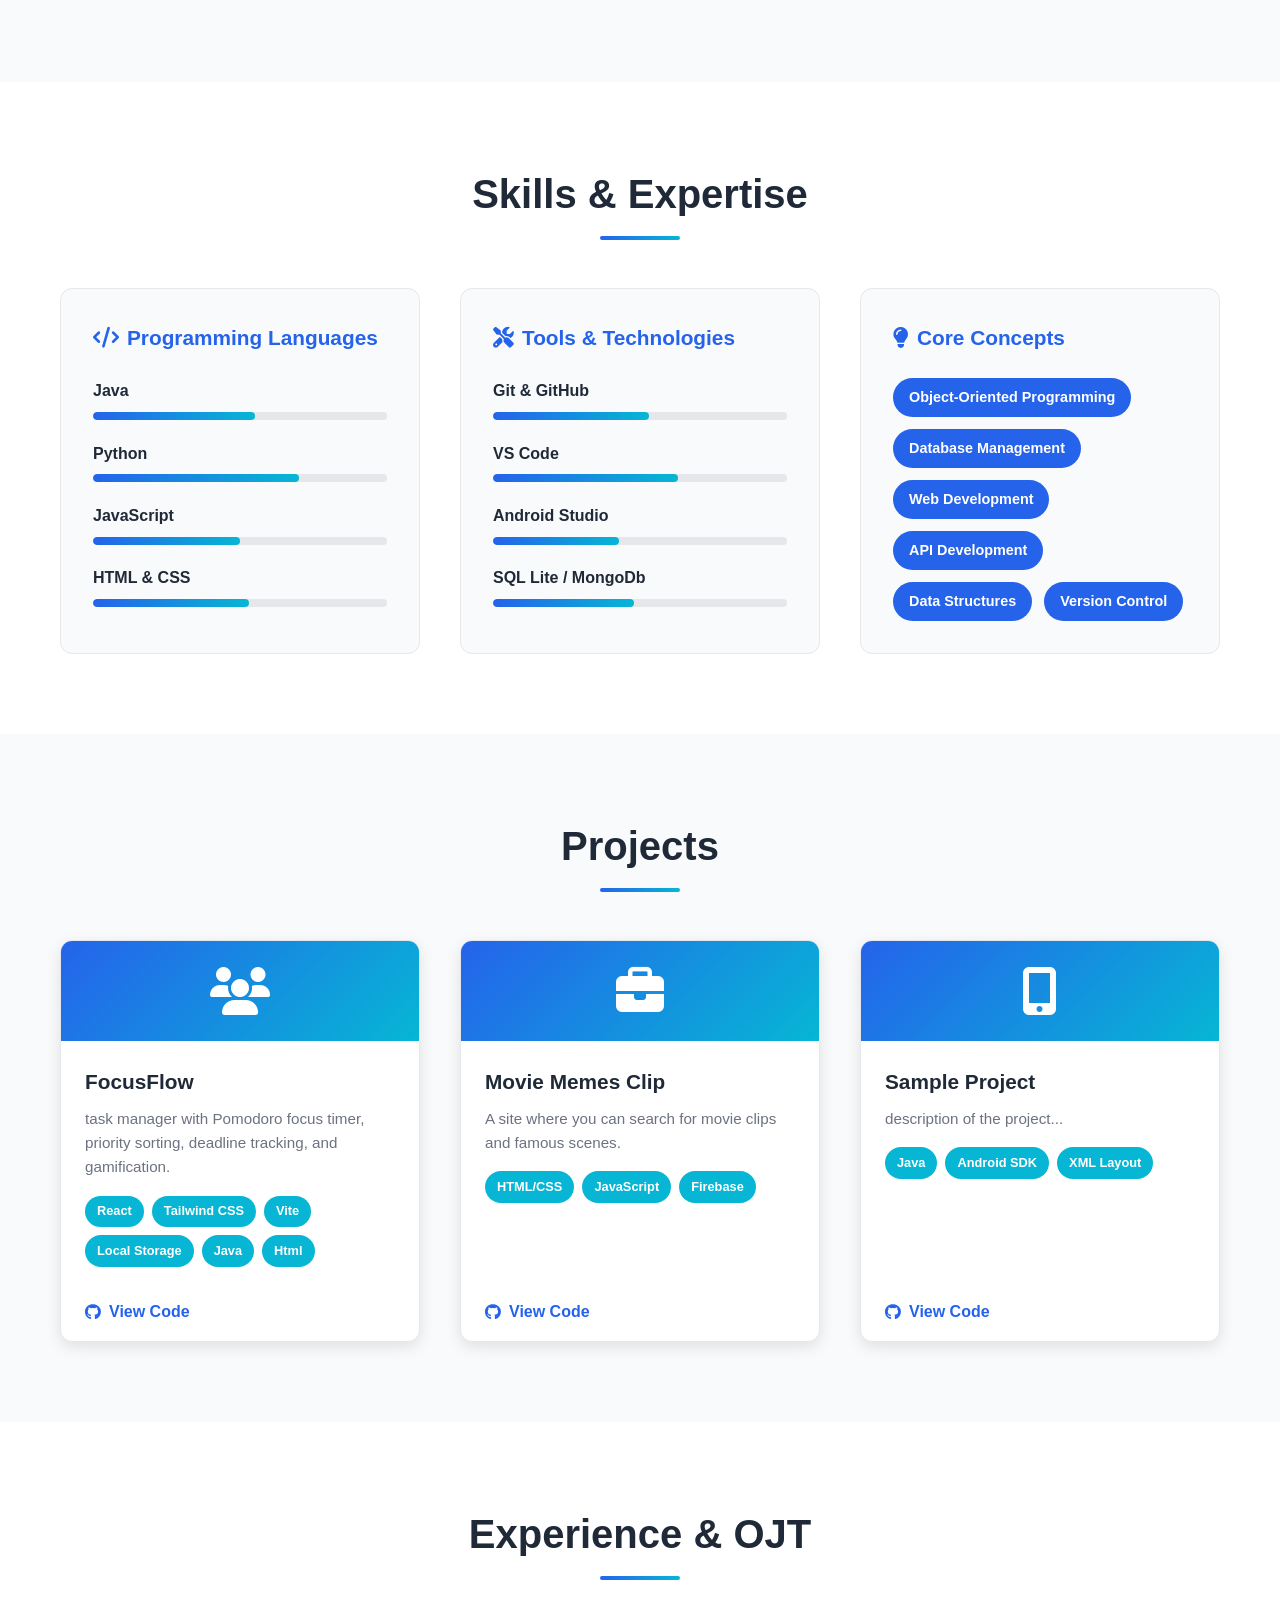
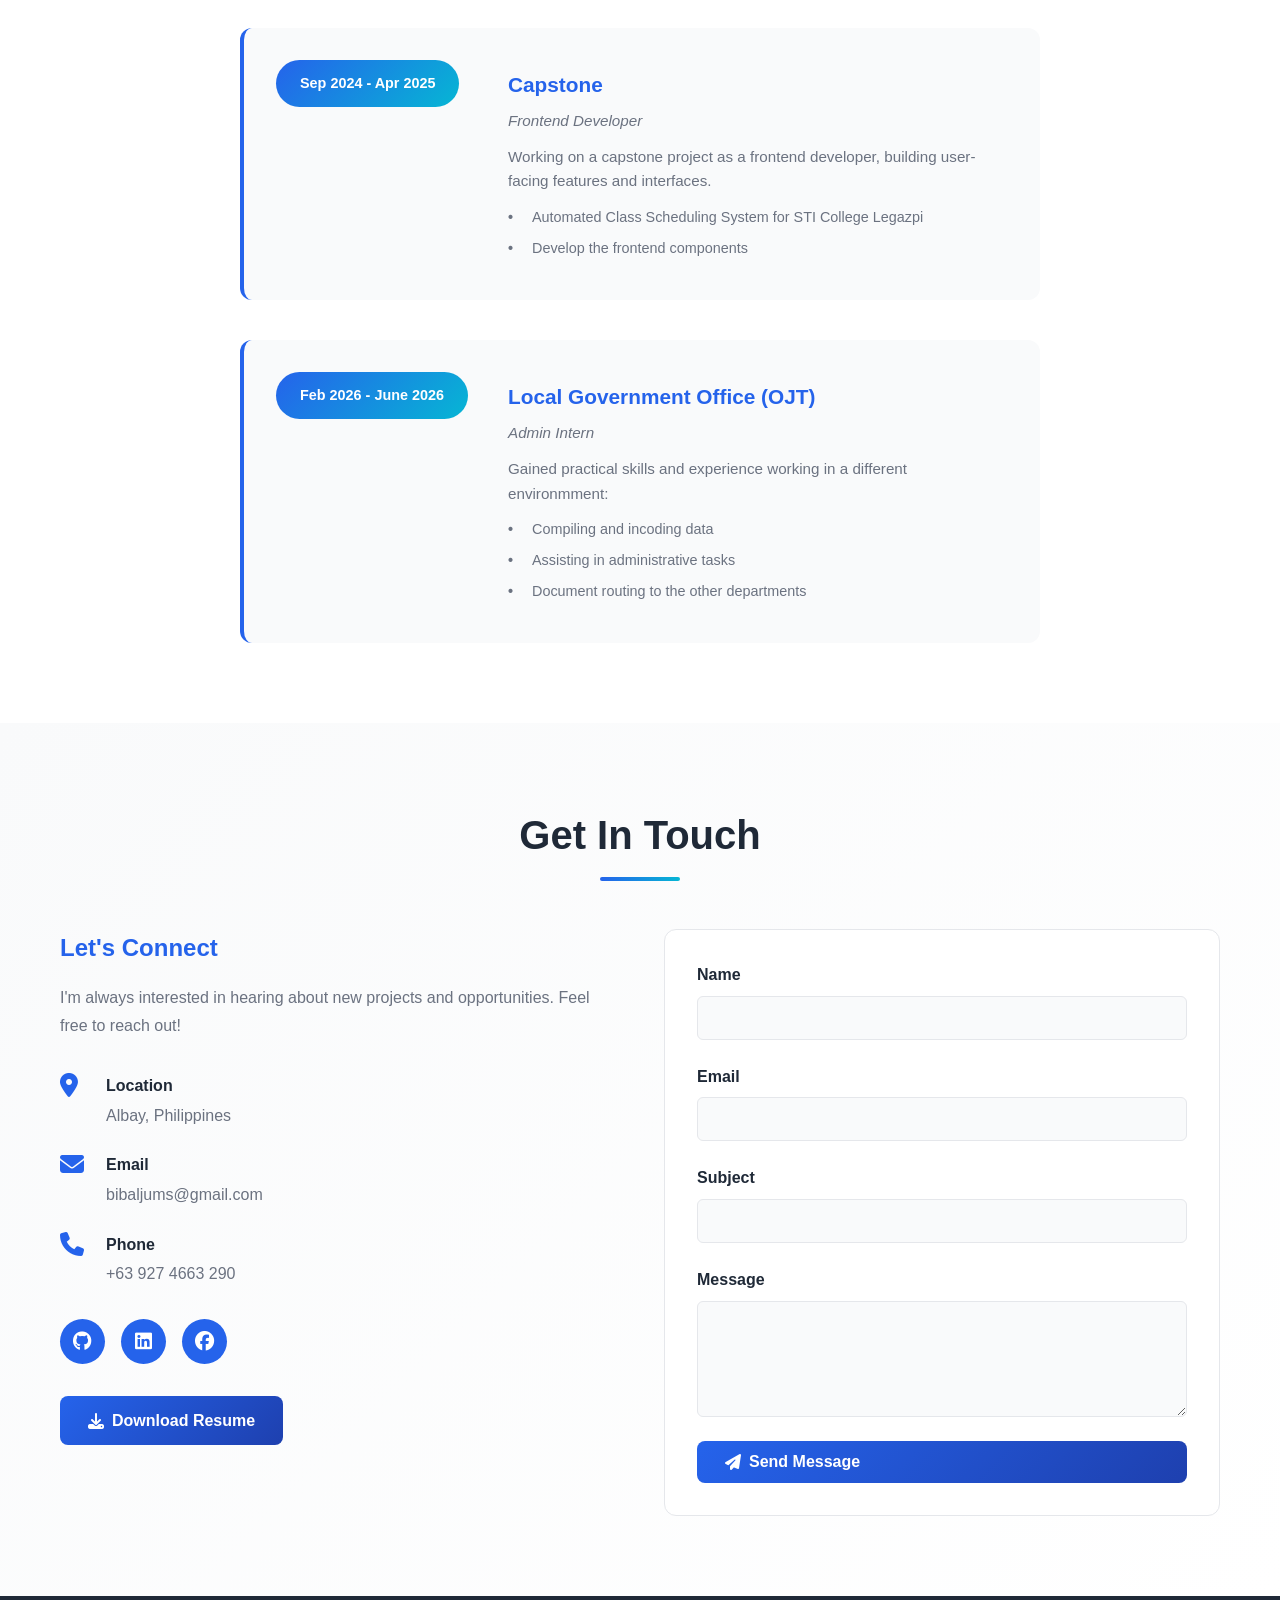
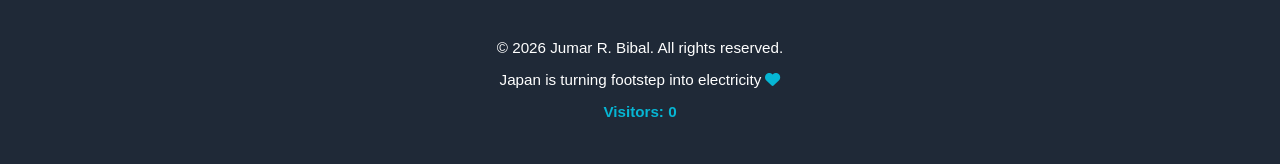
==== commit a9e38b7a: "popUp (modal)" ====
--- a/index.html
+++ b/index.html
@@ -38,8 +38,11 @@
     <section id="home" class="hero">
         <div class="hero-content">
             <div class="hero-text">
-                <h1 class="hero-title">Hi, I'm <span class="highlight">Jumar R. Bibal</span></h1>
-                <p class="hero-subtitle">BSIT Graduate | Aspiring IT Professional</p>
+                <p class="hero-subtitle">
+                 <span id="typing-text"></span>
+                 </p>
+
+                <p class="hero-subtitle">BSIT Student | miss u</p>
                 <p class="hero-description">
                     Passionate about creating innovative solutions through web and software development.
                     Based in Albay, Philippines.
@@ -327,14 +330,14 @@
                             <i class="fas fa-envelope"></i>
                             <div>
                                 <h4>Email</h4>
-                                <p><a href="mailto:bibaljums@gmail.com">bibaljums@gmail.com</a></p>
+                                <p><a href="mailto:your.email@example.com">bibaljums@gmail.com</a></p>
                             </div>
                         </div>
                         <div class="contact-item">
                             <i class="fas fa-phone"></i>
                             <div>
                                 <h4>Phone</h4>
-                                <p><a href="tel:+639274663290">+63 927 466 3290</a></p>
+                                <p><a href="tel:+63XXXXXXXXXX">+63 927 4663 290</a></p>
                             </div>
                         </div>
                     </div>
@@ -373,7 +376,6 @@
                         <label for="message">Message</label>
                         <textarea id="message" name="message" rows="5" required></textarea>
                     </div>
-                    <input type="text" name="_gotcha" style="display:none">
                     <button type="submit" class="btn btn-primary">
                         <i class="fas fa-paper-plane"></i> Send Message
                     </button>
@@ -401,6 +403,20 @@
     </button>
 
     <!-- JavaScript -->
-    <script src="script.js"></script>
+
+    <div id="aboutModal" class="modal">
+    <div class="modal-content">
+        <span class="close">&times;</span>
+
+        <h2>About Me</h2>
+        <p>Hi, I'm Jumar Bibal - a BSIT student from Albay.</p>
+        <p>I enjoy building web apps and learning new tech.</p>
+        <p>I focus on frontend and backend development.</p>
+    </div>
+</div>
+
+<!-- JavaScript -->
+<script src="script.js"></script>
+
 </body>
 </html>
--- a/styles.css
+++ b/styles.css
@@ -33,11 +33,6 @@
     --border-color: #374151;
 }
 
-/* separate dark mode styles */
-body.dark-mode .navbar {
-    box-shadow: 0 2px 10px rgba(0, 0, 0, 0.4);
-}
-
 html {
     scroll-behavior: smooth;
 }
@@ -94,8 +89,8 @@
 .nav-container {
     max-width: 1200px;
     margin: 0 auto;
-    padding-left: 2rem;
-    padding-right: 2rem;
+    margin-left: 96px;
+    margin-right: 96px;
     padding: 0 20px;
     display: flex;
     justify-content: space-between;
@@ -736,6 +731,37 @@
     background-color: rgba(239, 68, 68, 0.1);
     color: #ef4444;
     display: block;
+}
+/* MODAL BACKGROUND */
+
+.modal {
+    display: none;
+    position: fixed;
+    z-index: 9999;
+    left: 0;
+    top: 0;
+    width: 100%;
+    height: 100%;
+    background: rgba(0,0,0,0.6);
+    justify-content: center;
+    align-items: center;
+}
+
+/* MODAL BOX */
+.modal-content {
+    background: var(--bg-white);
+    padding: 2rem;
+    border-radius: 12px;
+    width: 320px;
+    text-align: center;
+    animation: fadeIn 0.3s ease;
+}
+
+/* CLOSE BUTTON */
+.close {
+    float: right;
+    font-size: 1.5rem;
+    cursor: pointer;
 }
 
 /*FOOTER*/
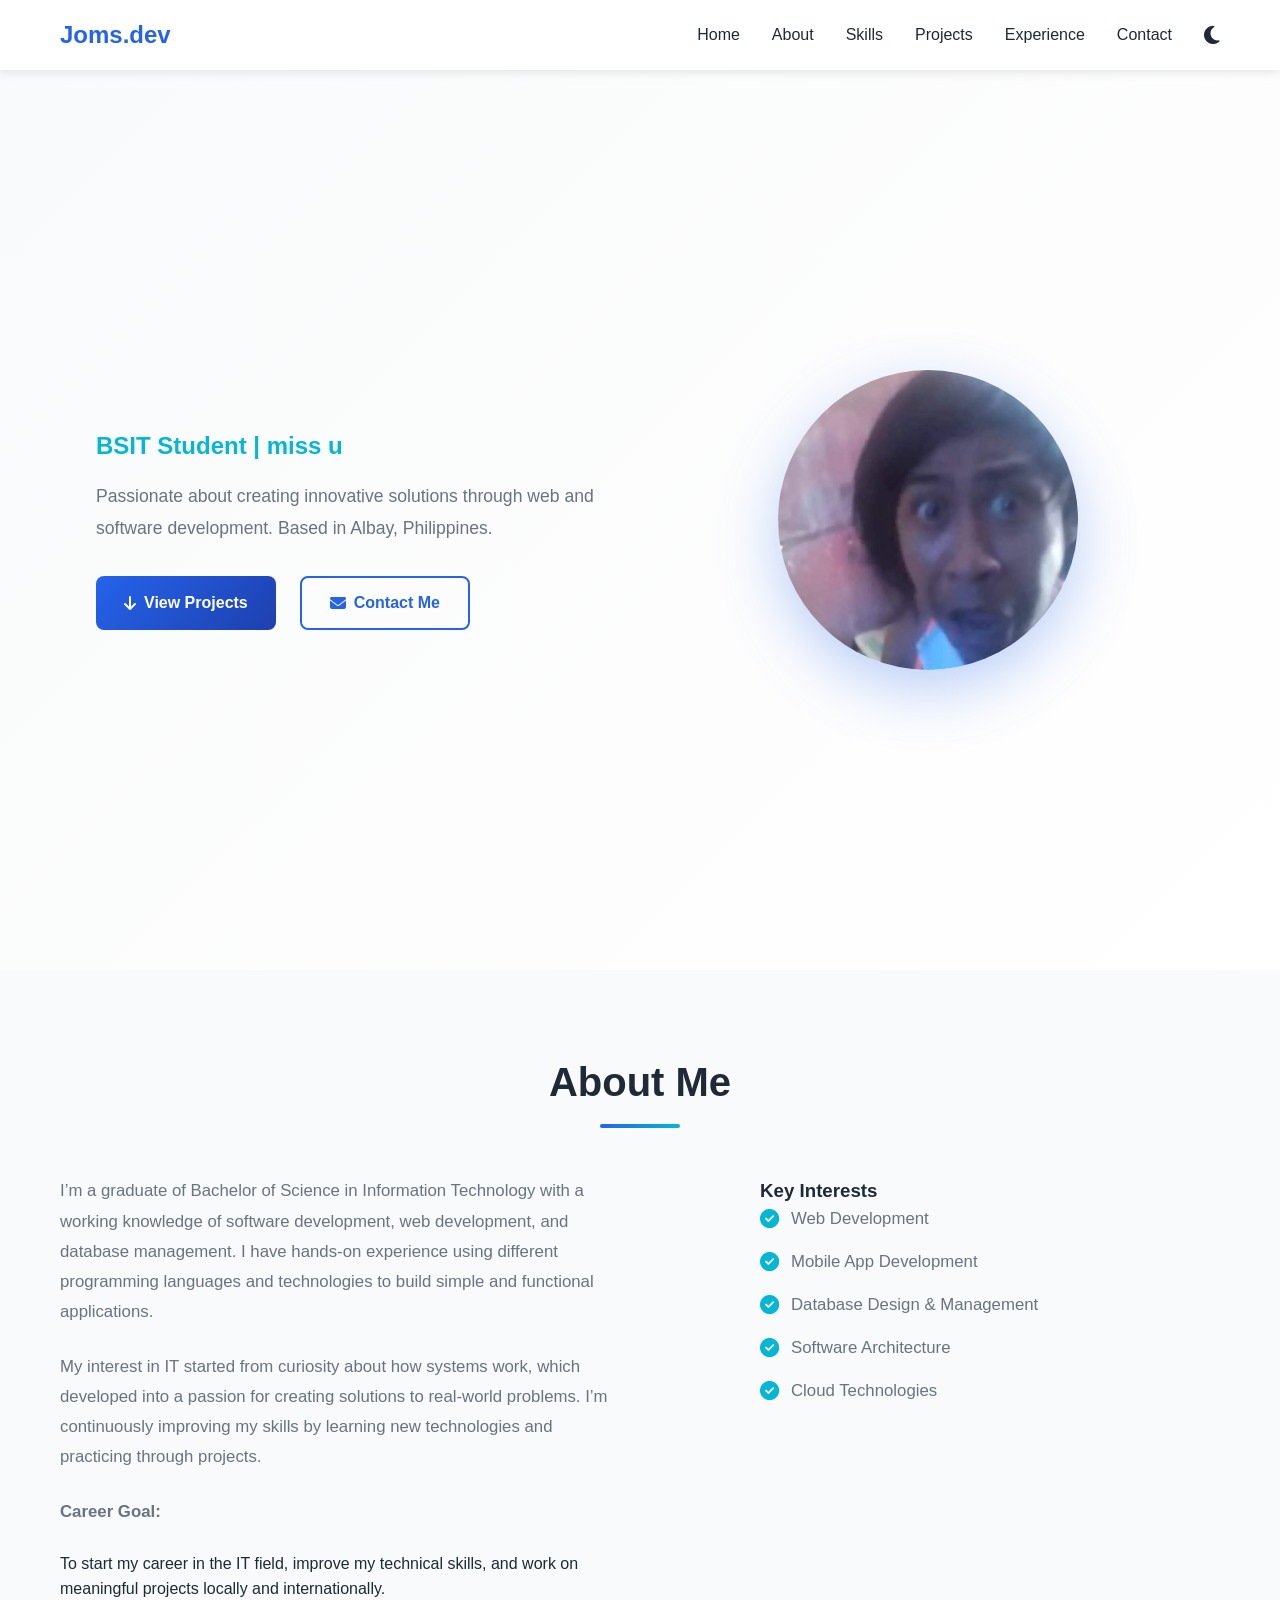
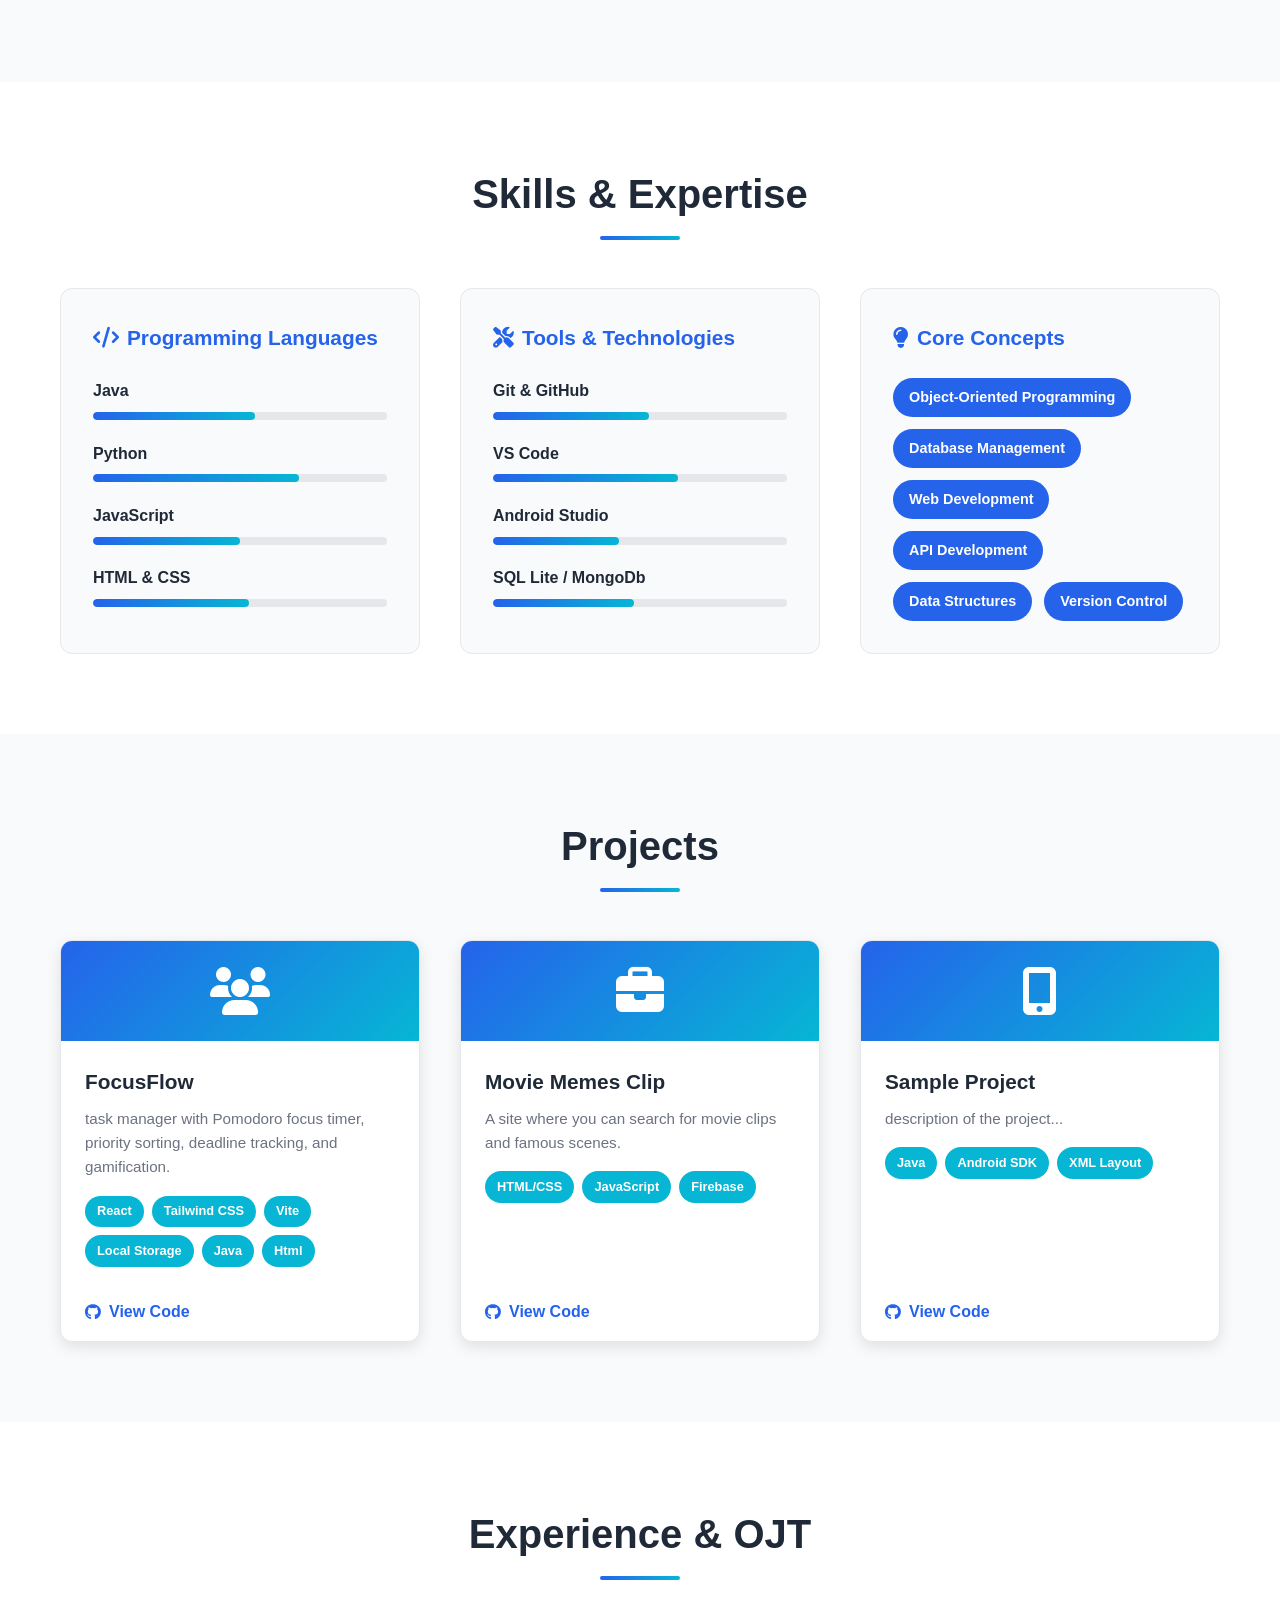
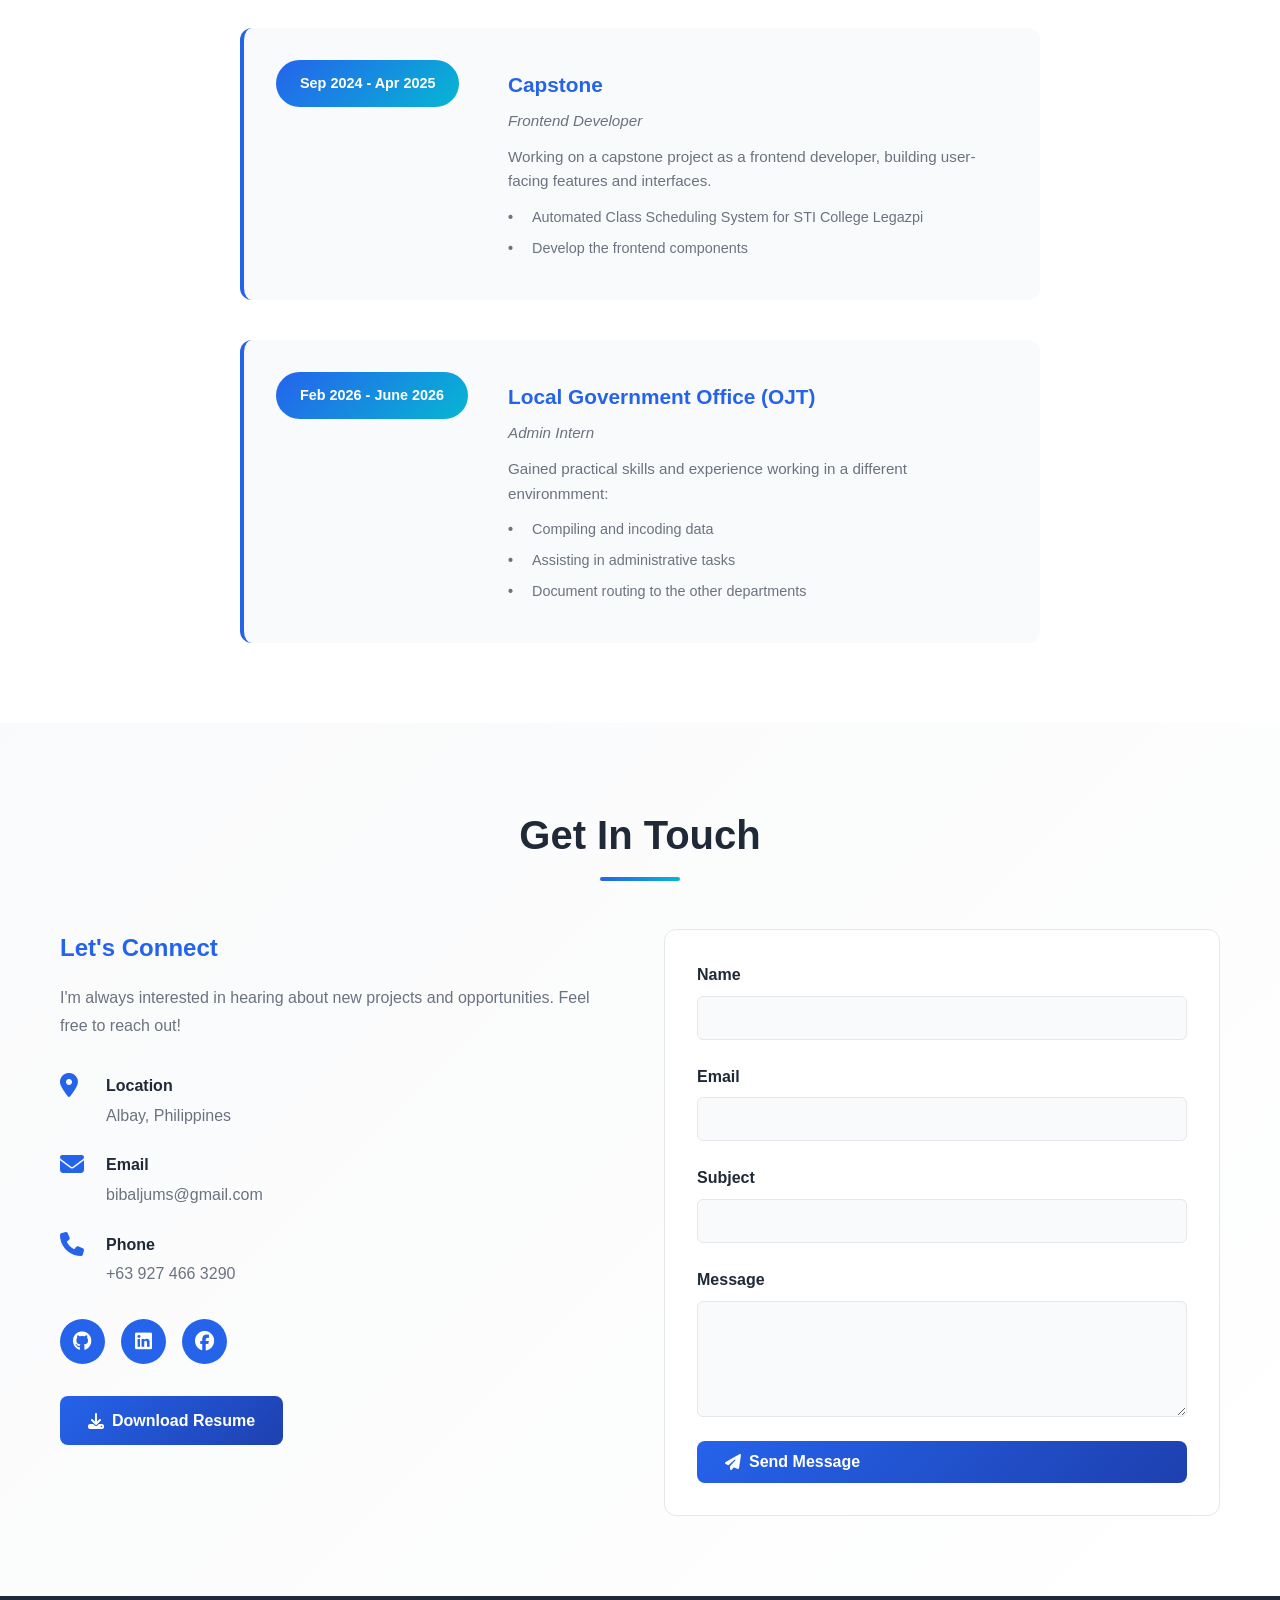
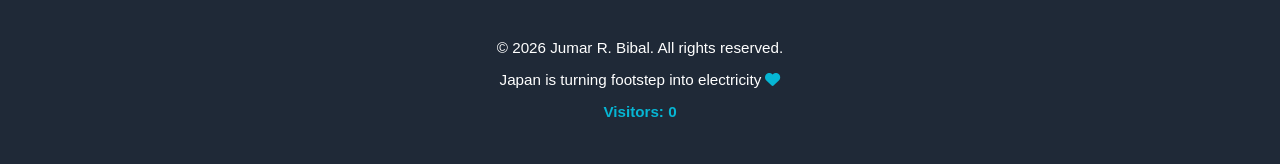
==== commit 91be90c7: "Merge branch 'main' into master" ====
--- a/index.html
+++ b/index.html
@@ -330,14 +330,14 @@
                             <i class="fas fa-envelope"></i>
                             <div>
                                 <h4>Email</h4>
-                                <p><a href="mailto:your.email@example.com">bibaljums@gmail.com</a></p>
+                                <p><a href="mailto:bibaljums@gmail.com">bibaljums@gmail.com</a></p>
                             </div>
                         </div>
                         <div class="contact-item">
                             <i class="fas fa-phone"></i>
                             <div>
                                 <h4>Phone</h4>
-                                <p><a href="tel:+63XXXXXXXXXX">+63 927 4663 290</a></p>
+                                <p><a href="tel:+639274663290">+63 927 466 3290</a></p>
                             </div>
                         </div>
                     </div>
@@ -376,6 +376,7 @@
                         <label for="message">Message</label>
                         <textarea id="message" name="message" rows="5" required></textarea>
                     </div>
+                    <input type="text" name="_gotcha" style="display:none">
                     <button type="submit" class="btn btn-primary">
                         <i class="fas fa-paper-plane"></i> Send Message
                     </button>
--- a/styles.css
+++ b/styles.css
@@ -33,6 +33,11 @@
     --border-color: #374151;
 }
 
+/* separate dark mode styles */
+body.dark-mode .navbar {
+    box-shadow: 0 2px 10px rgba(0, 0, 0, 0.4);
+}
+
 html {
     scroll-behavior: smooth;
 }
@@ -89,8 +94,8 @@
 .nav-container {
     max-width: 1200px;
     margin: 0 auto;
-    margin-left: 96px;
-    margin-right: 96px;
+    padding-left: 2rem;
+    padding-right: 2rem;
     padding: 0 20px;
     display: flex;
     justify-content: space-between;
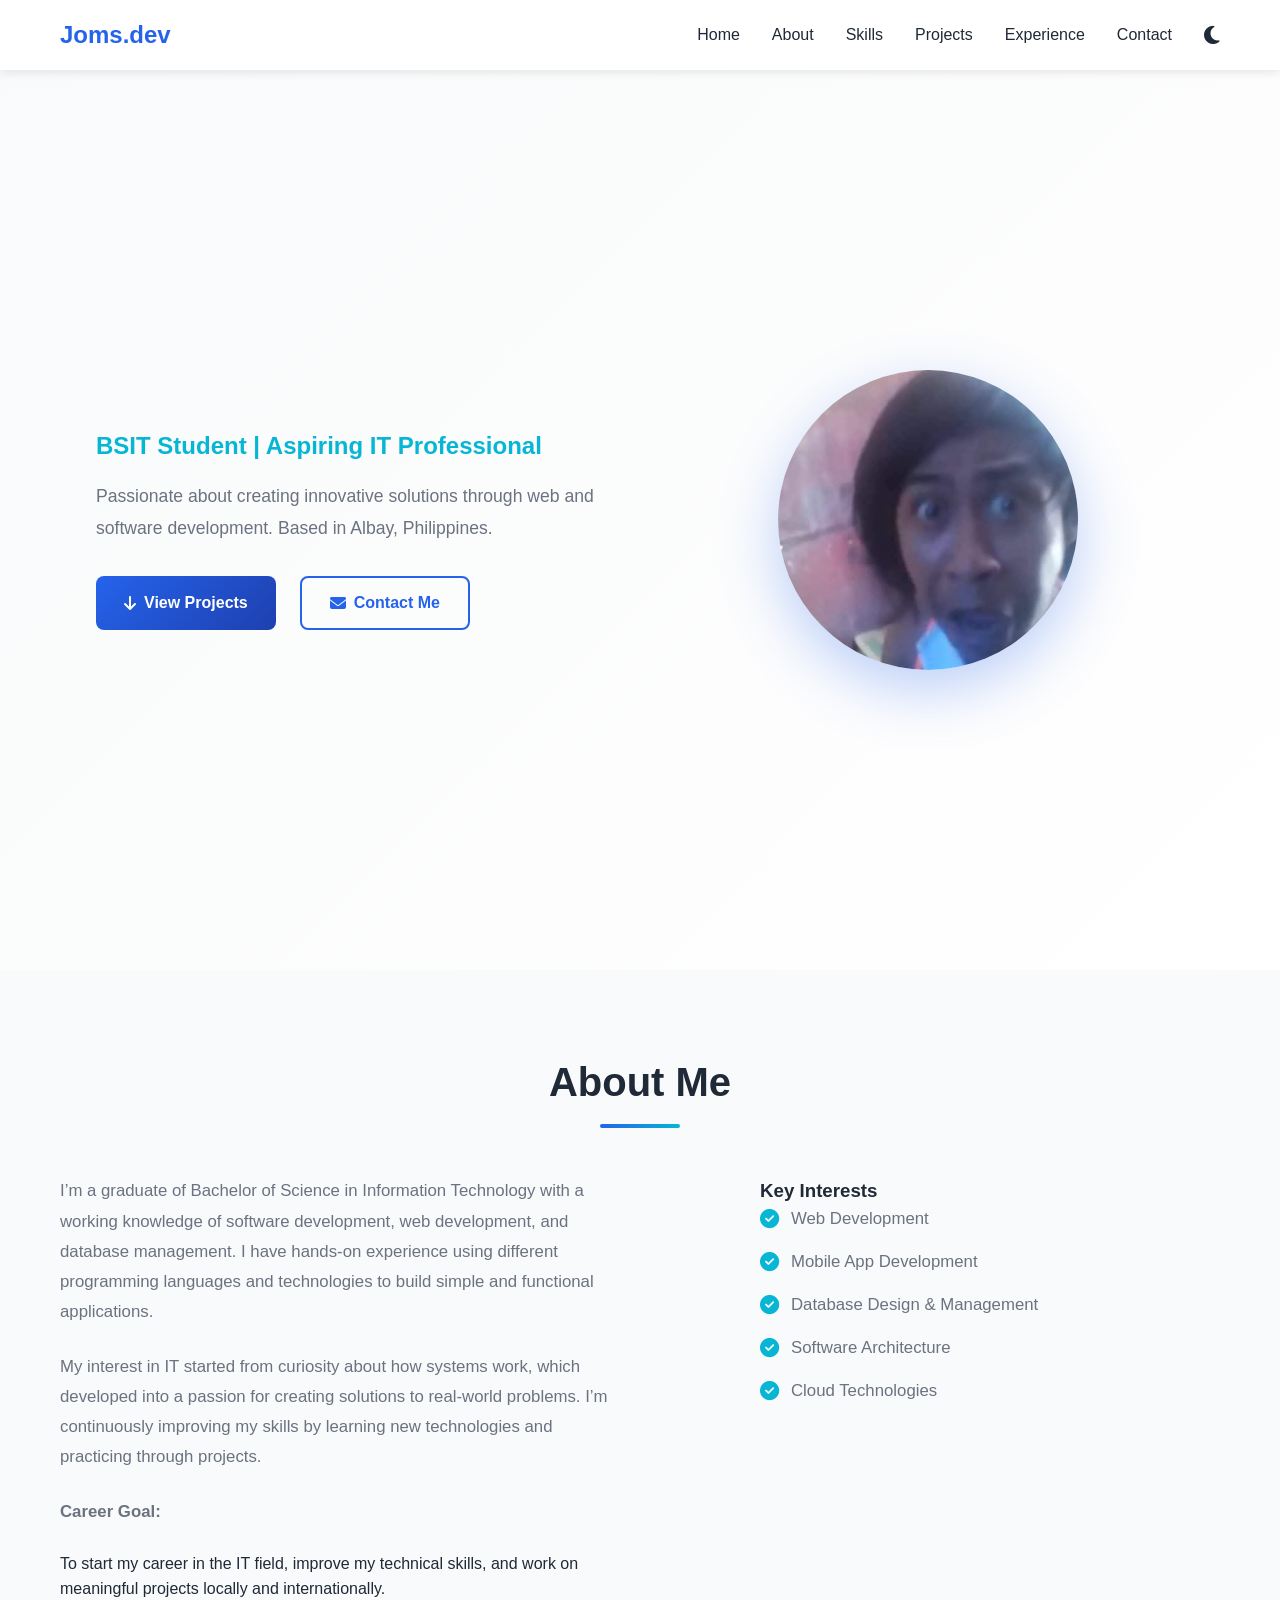
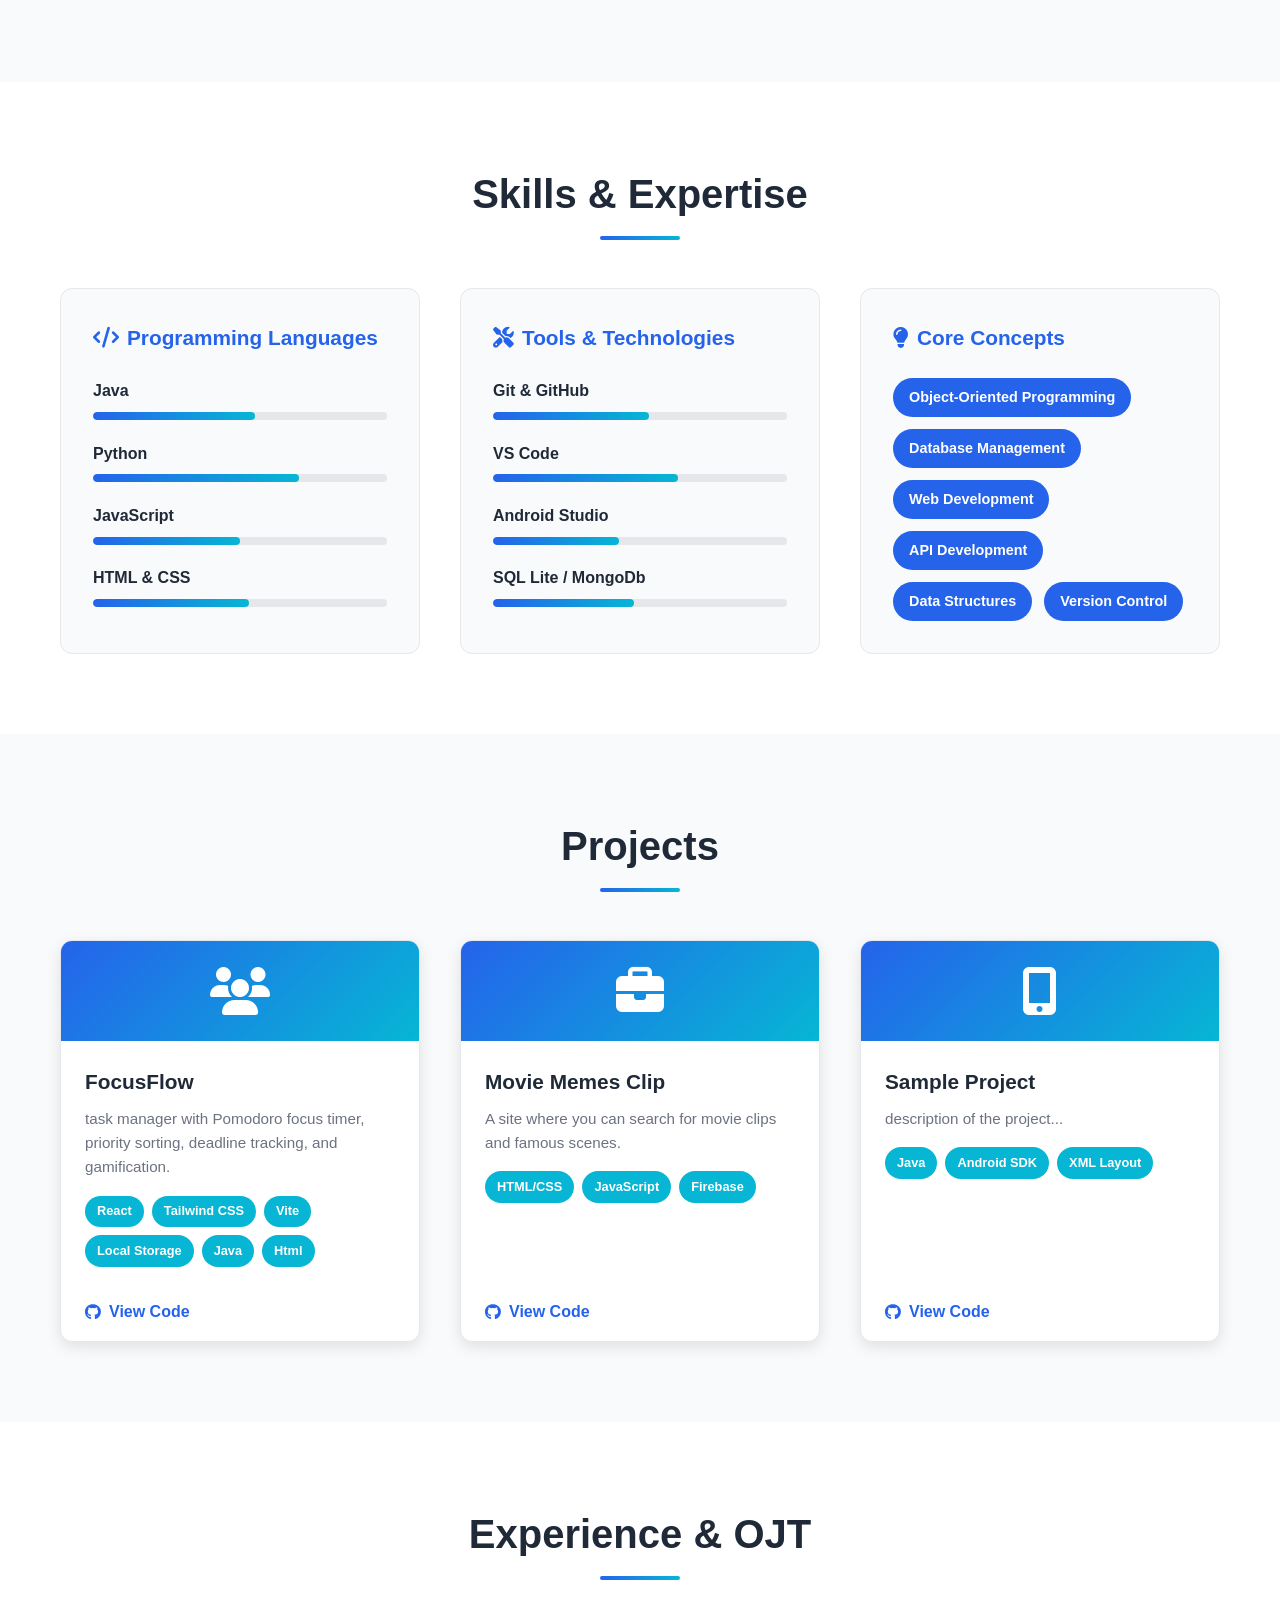
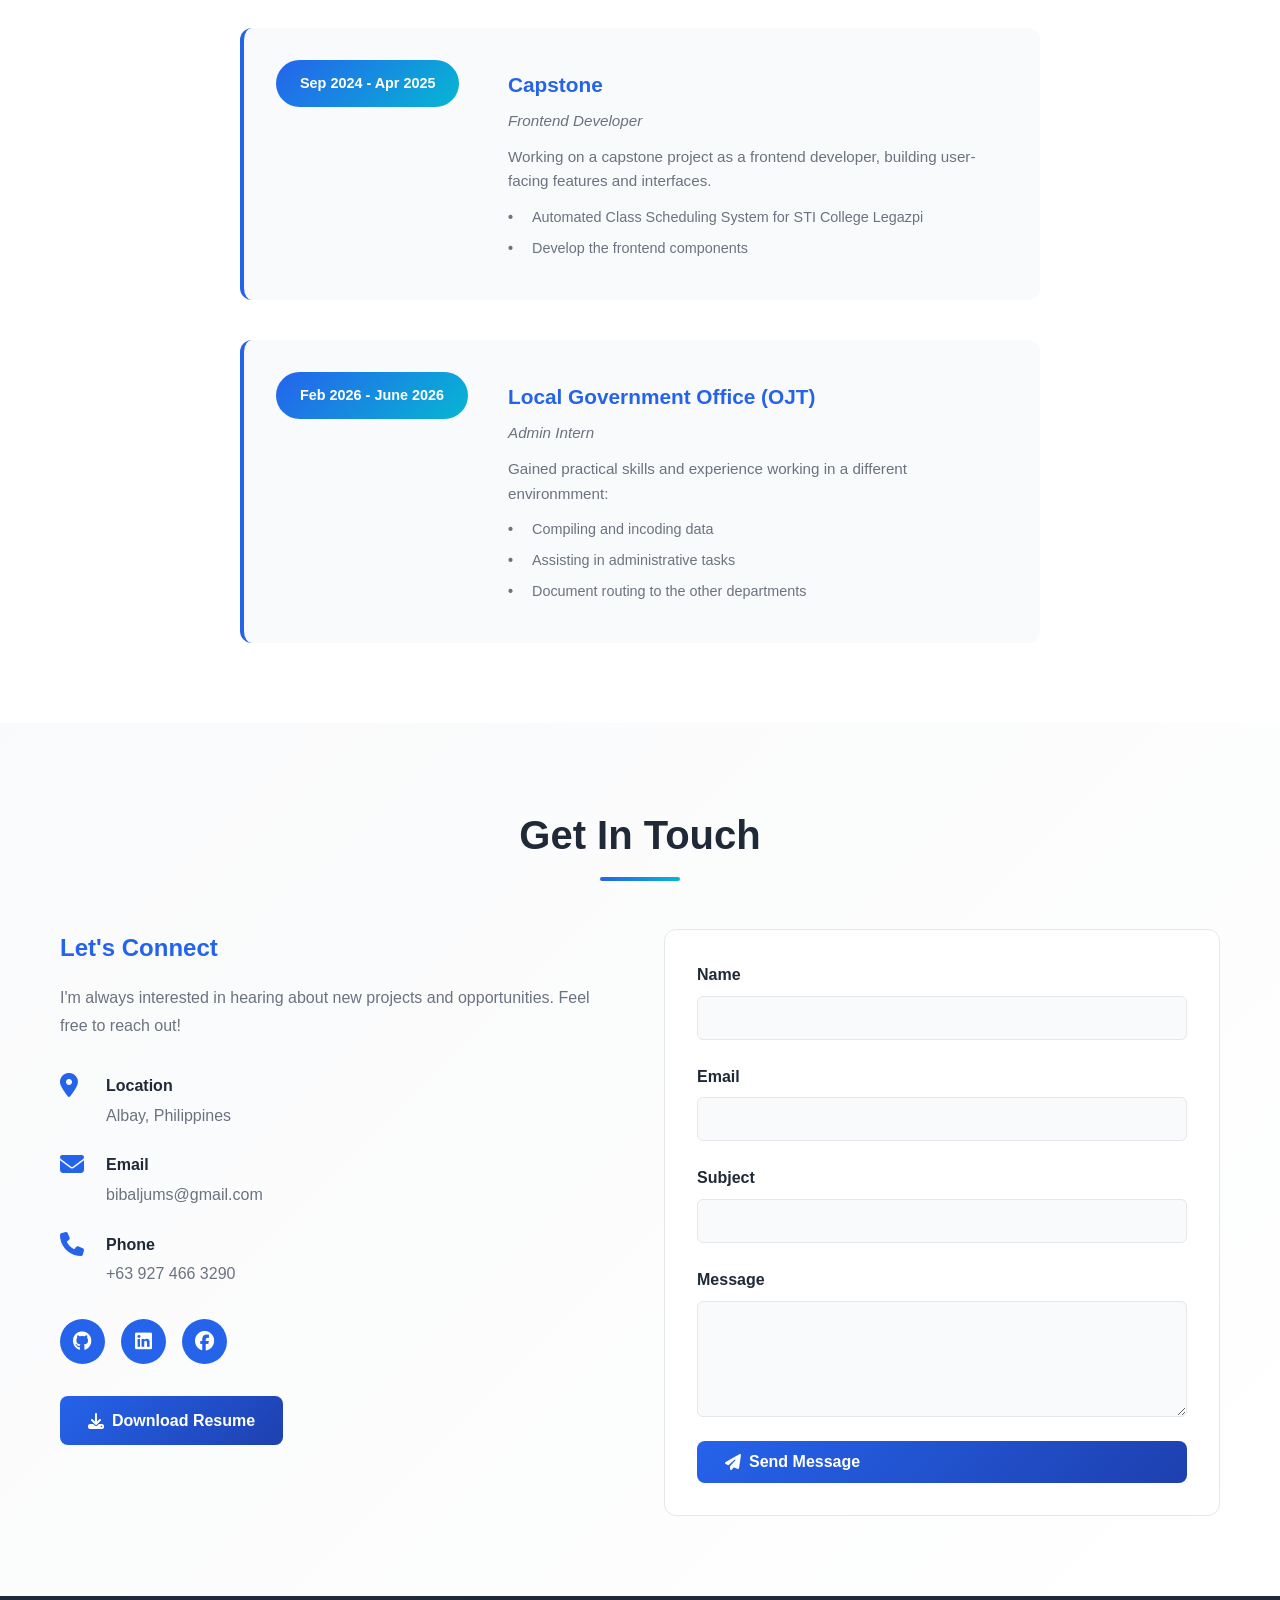
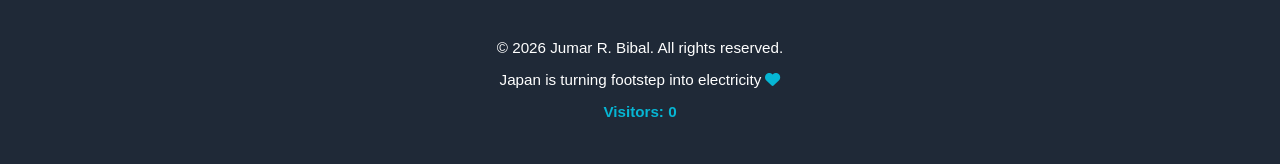
==== commit 8fa7bf5e: "changes" ====
--- a/index.html
+++ b/index.html
@@ -42,7 +42,7 @@
                  <span id="typing-text"></span>
                  </p>
 
-                <p class="hero-subtitle">BSIT Student | miss u</p>
+                <p class="hero-subtitle">BSIT Student | Aspiring IT Professional </p>
                 <p class="hero-description">
                     Passionate about creating innovative solutions through web and software development.
                     Based in Albay, Philippines.
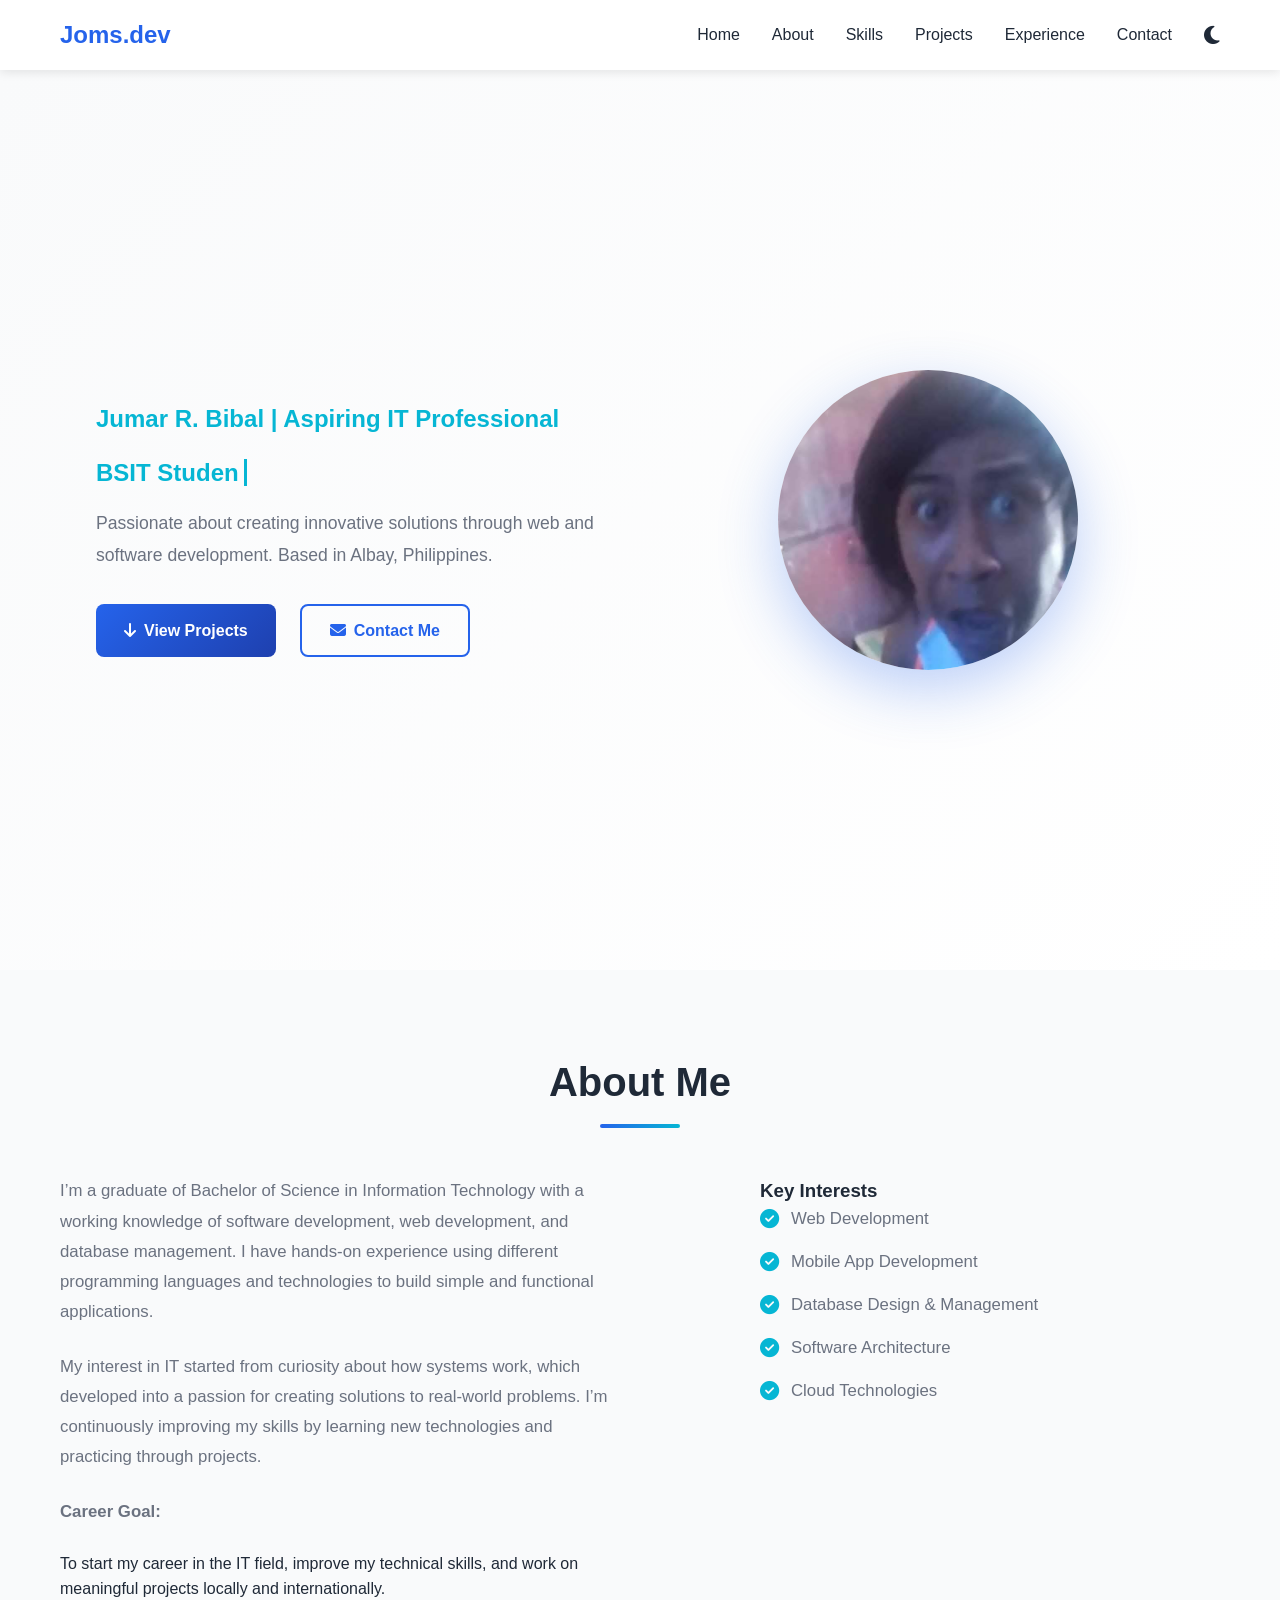
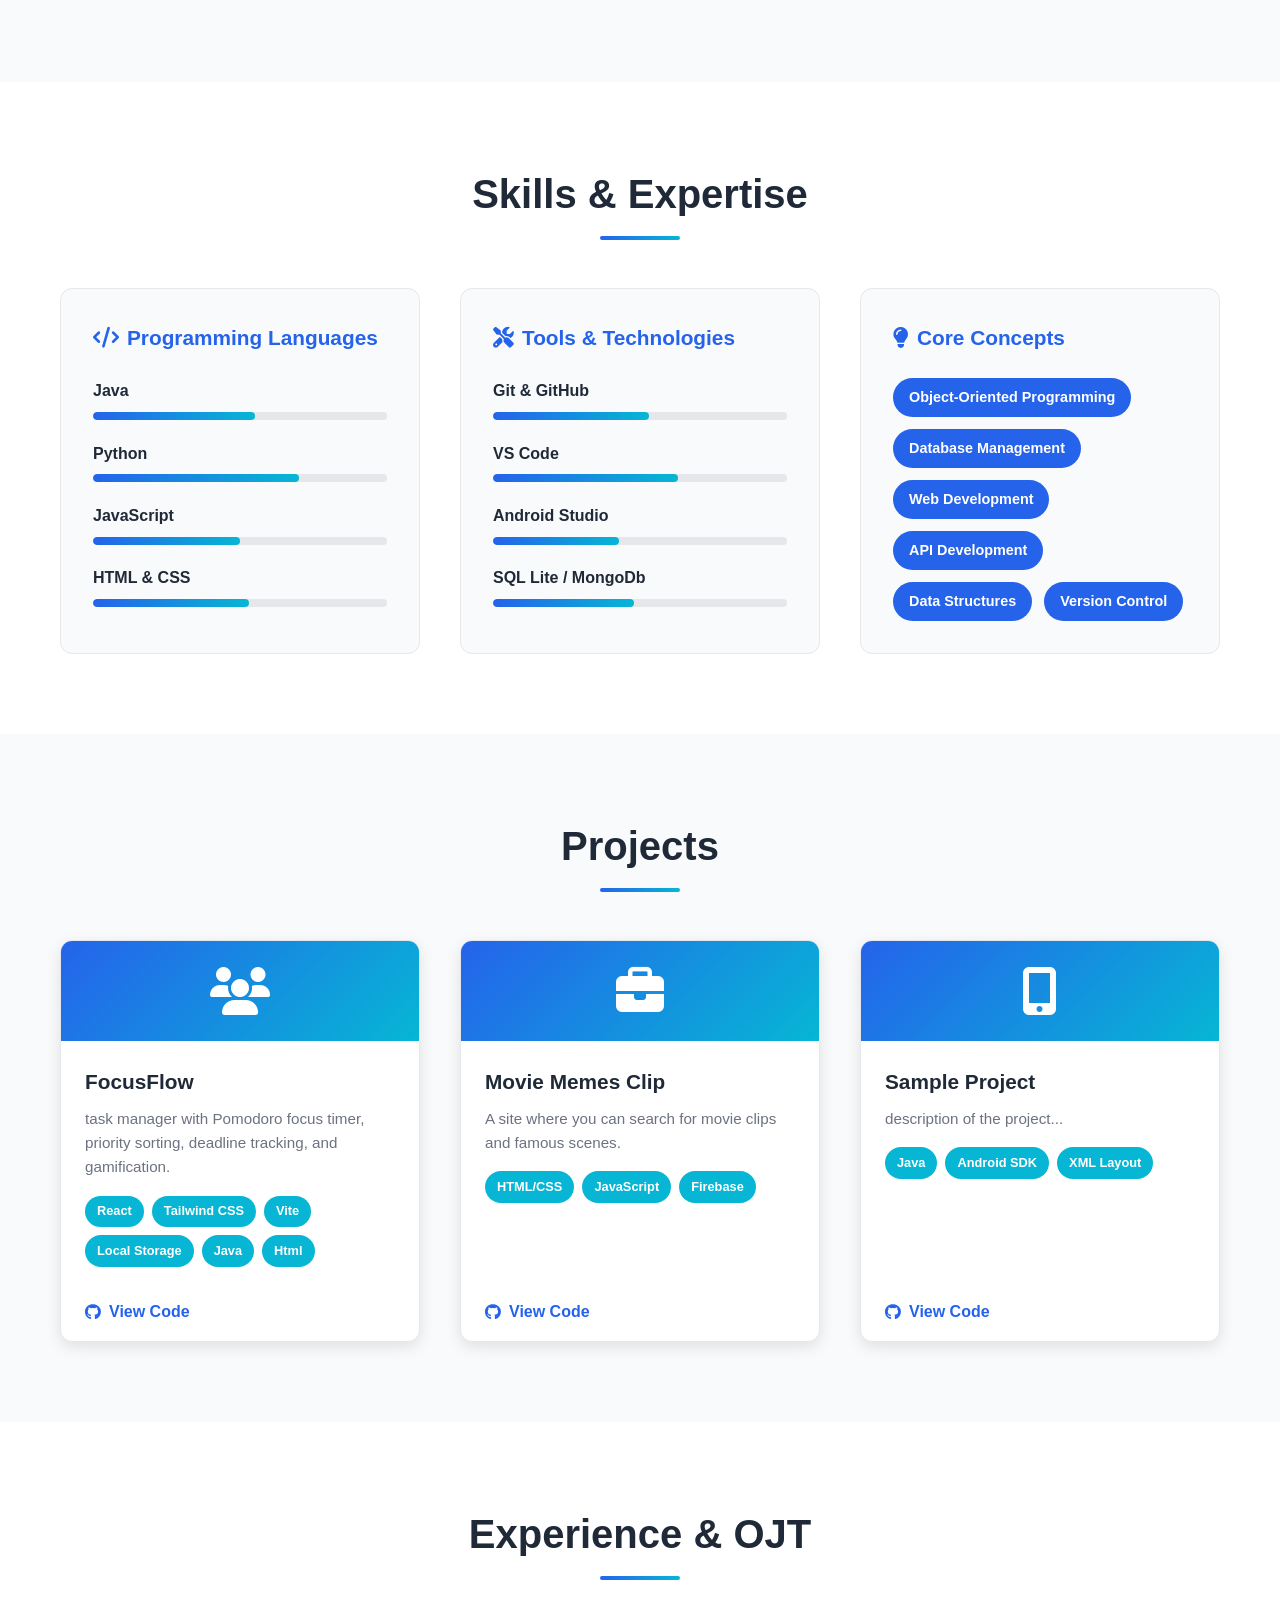
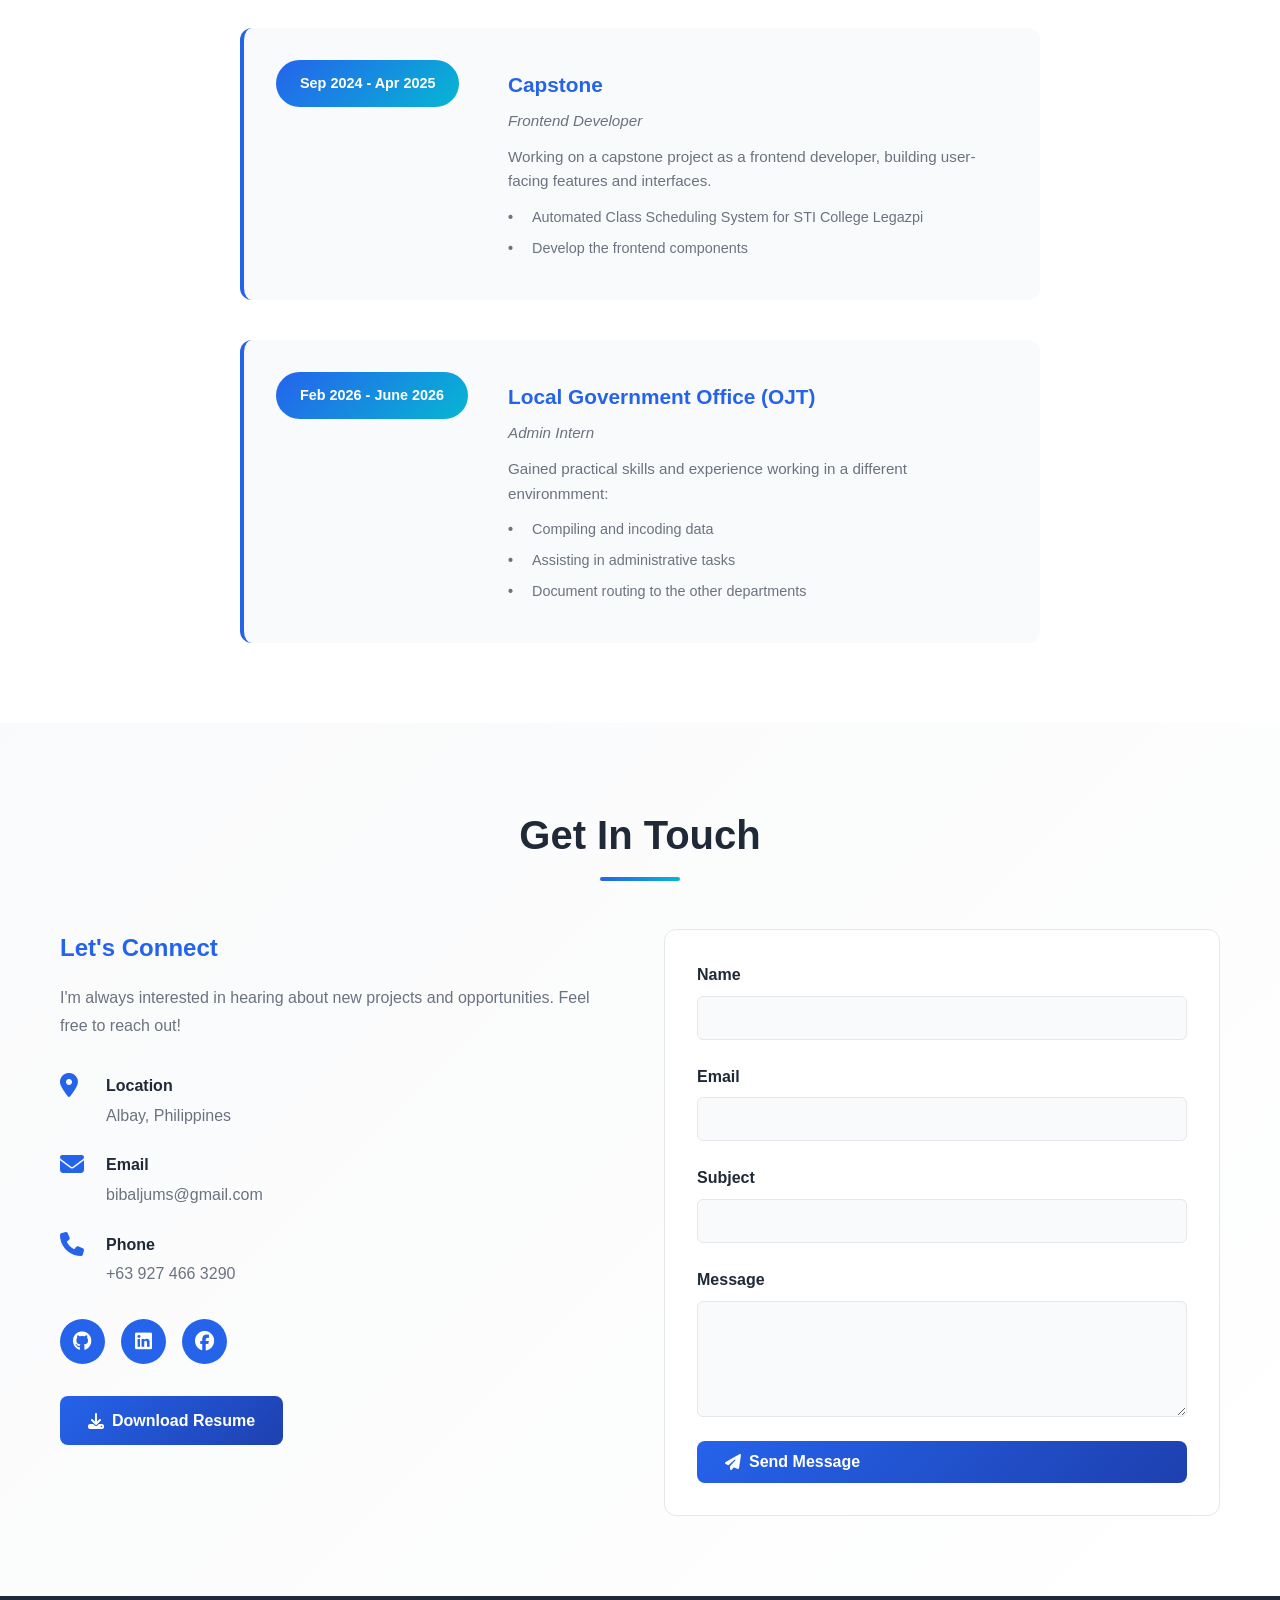
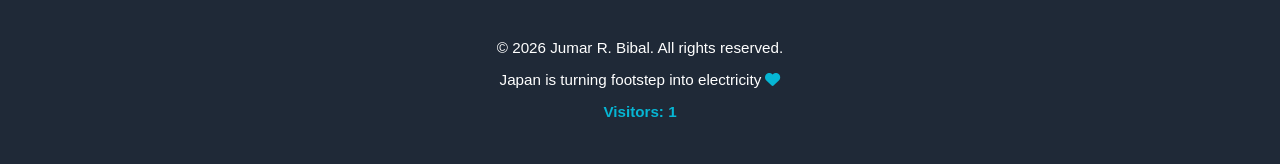
==== commit a42c1c90: "typingEffect, prof section" ====
--- a/index.html
+++ b/index.html
@@ -39,10 +39,12 @@
         <div class="hero-content">
             <div class="hero-text">
                 <p class="hero-subtitle">
-                 <span id="typing-text"></span>
-                 </p>
-
-                <p class="hero-subtitle">BSIT Student | Aspiring IT Professional </p>
+
+                <p class="hero-subtitle">Jumar R. Bibal | Aspiring IT Professional</p>
+            <p class="hero-subtitle"><span id="typing-text"></span>
+            </p>
+
+
                 <p class="hero-description">
                     Passionate about creating innovative solutions through web and software development.
                     Based in Albay, Philippines.
--- a/styles.css
+++ b/styles.css
@@ -244,6 +244,17 @@
     font-weight: 600;
 }
 
+#typing-text {
+    border-right: 3px solid var(--accent-color);
+    padding-right: 5px;
+    animation: blink 0.6s infinite;
+}
+
+@keyframes blink {
+    50% {
+        border-color: transparent;
+    }
+}
 .hero-description {
     font-size: 1.1rem;
     color: var(--text-light);
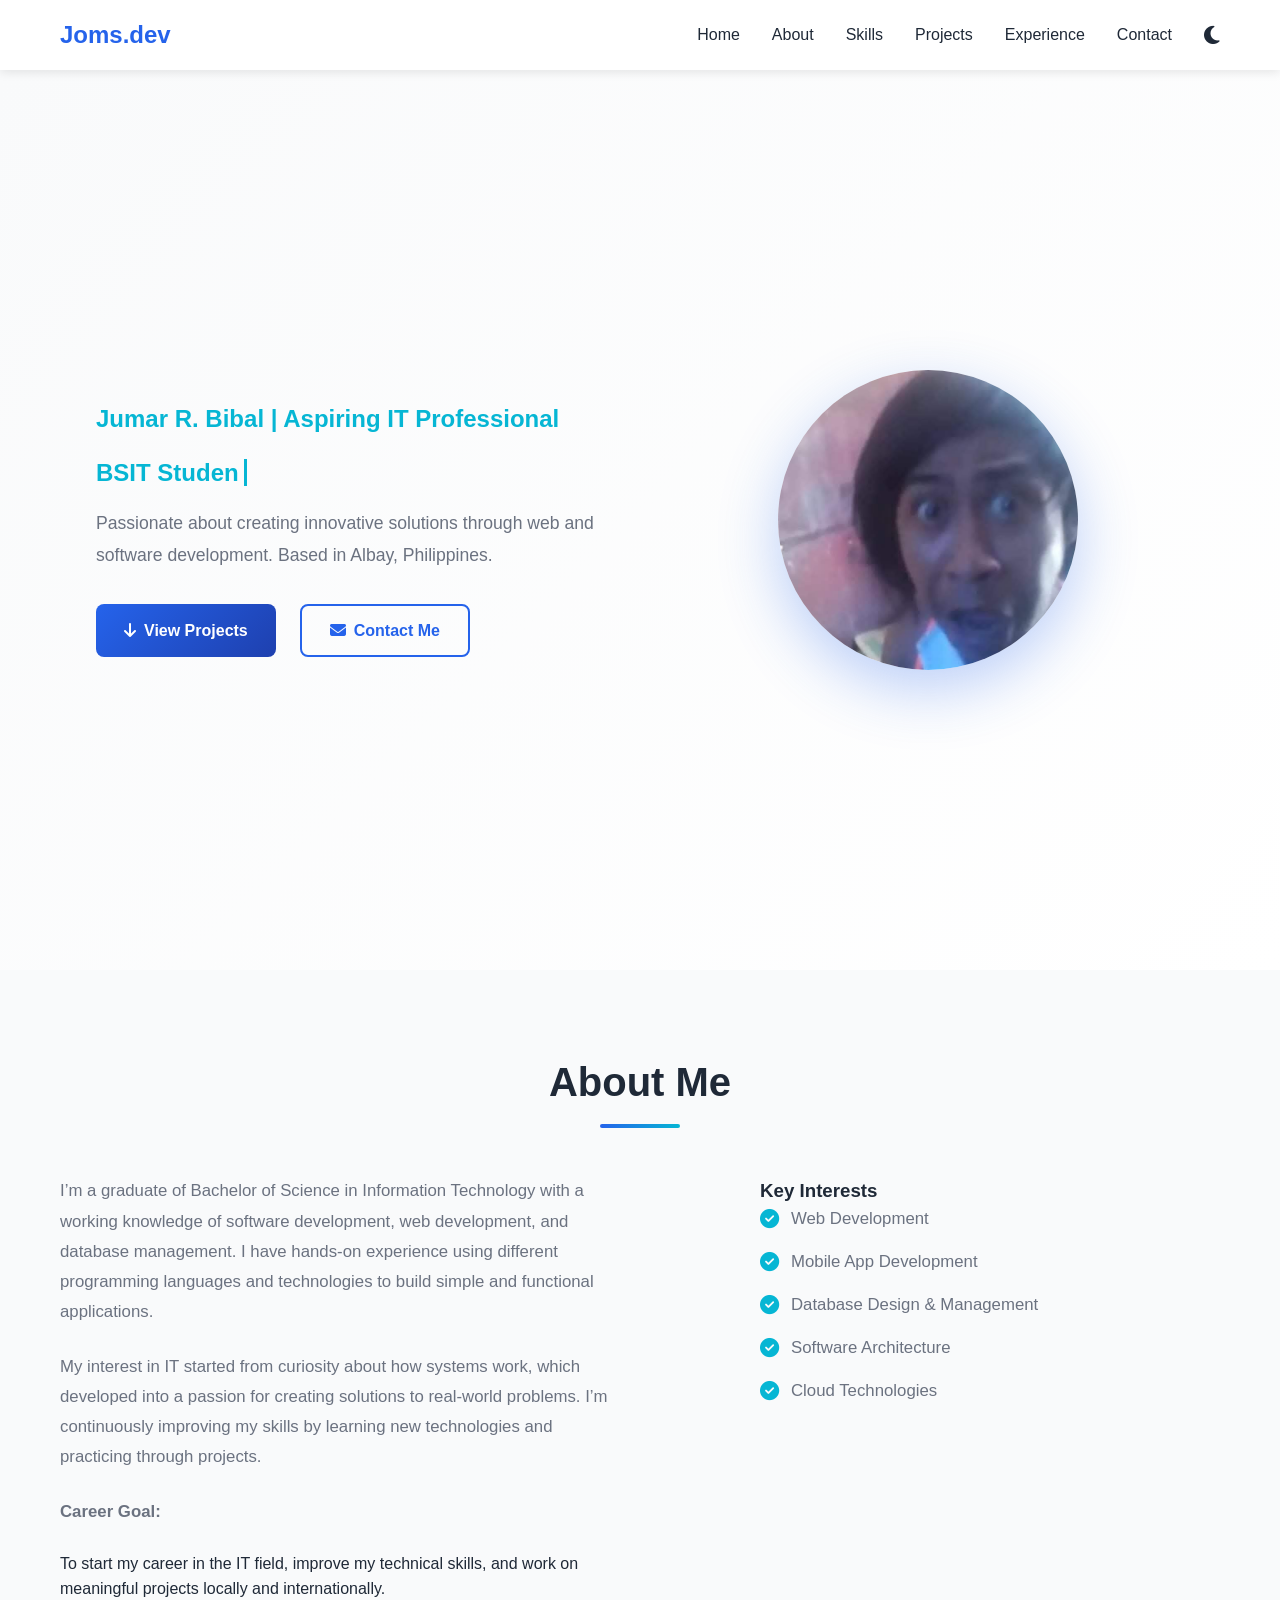
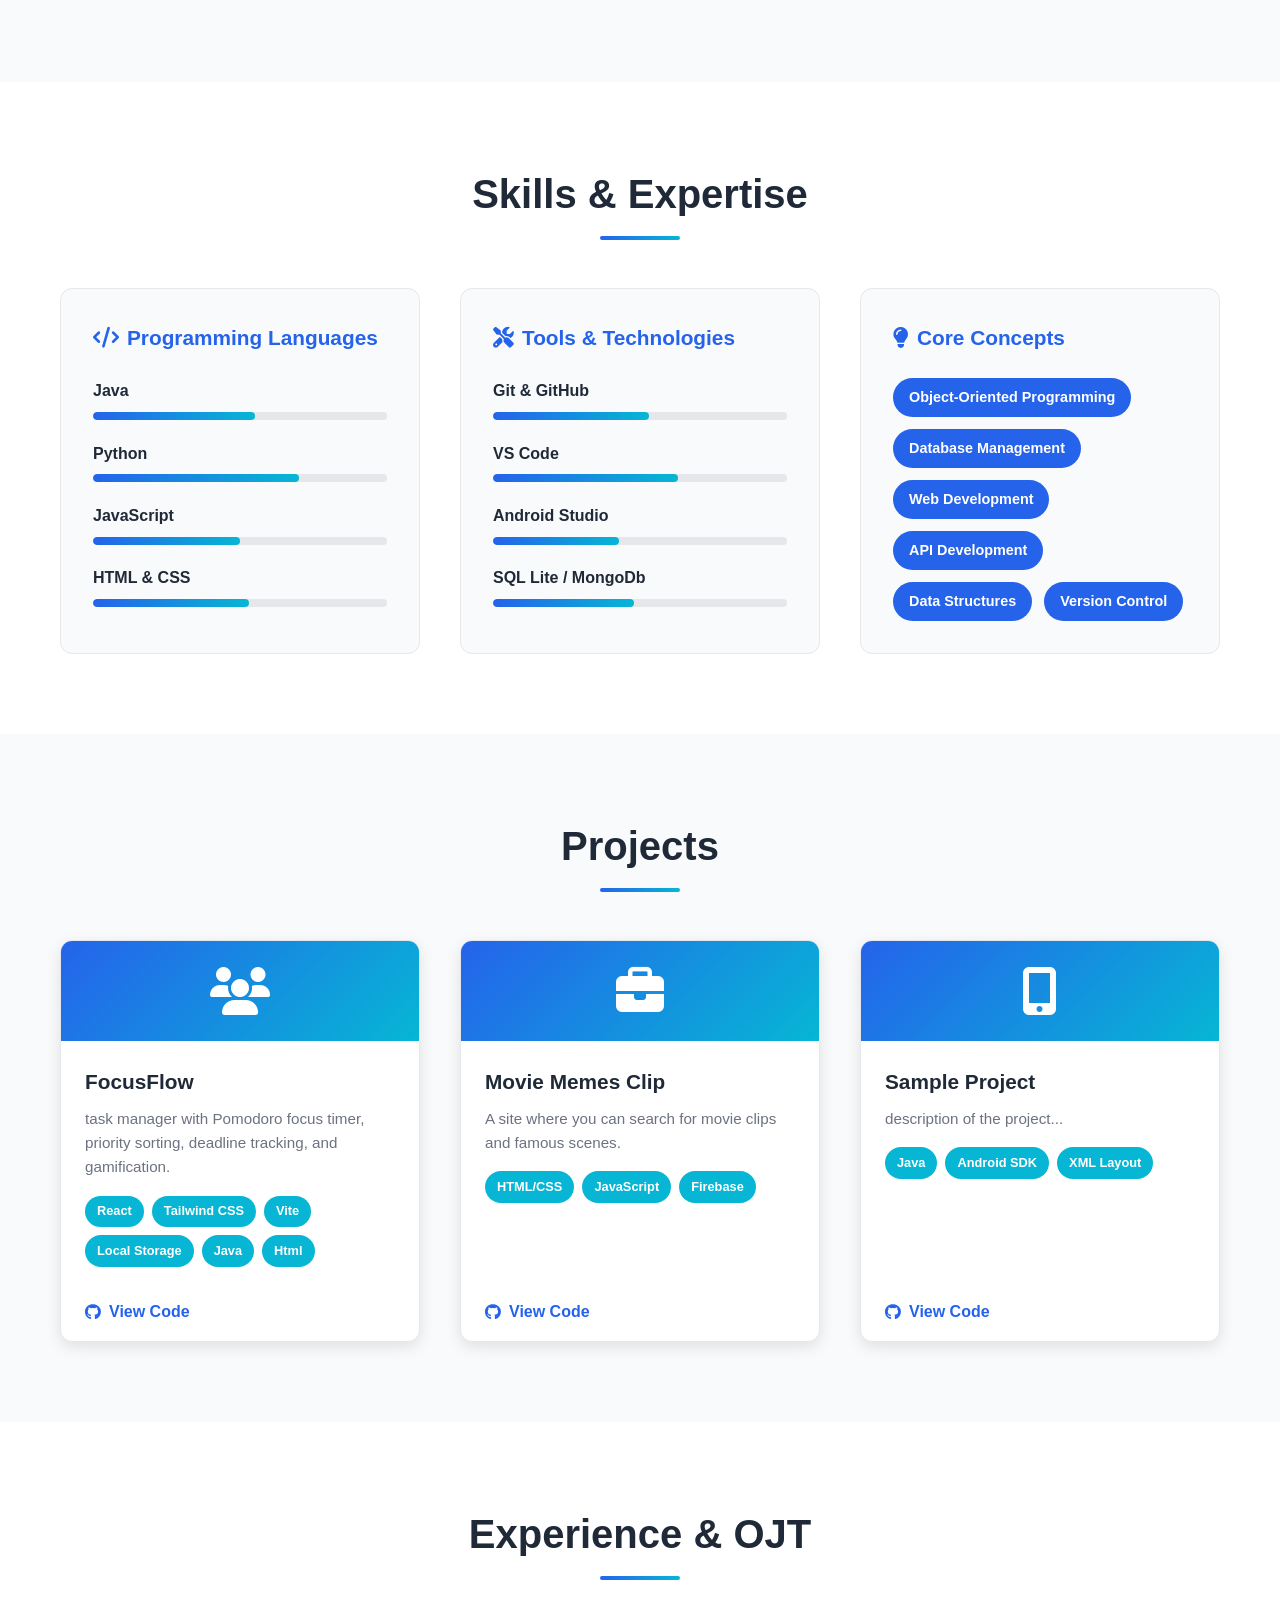
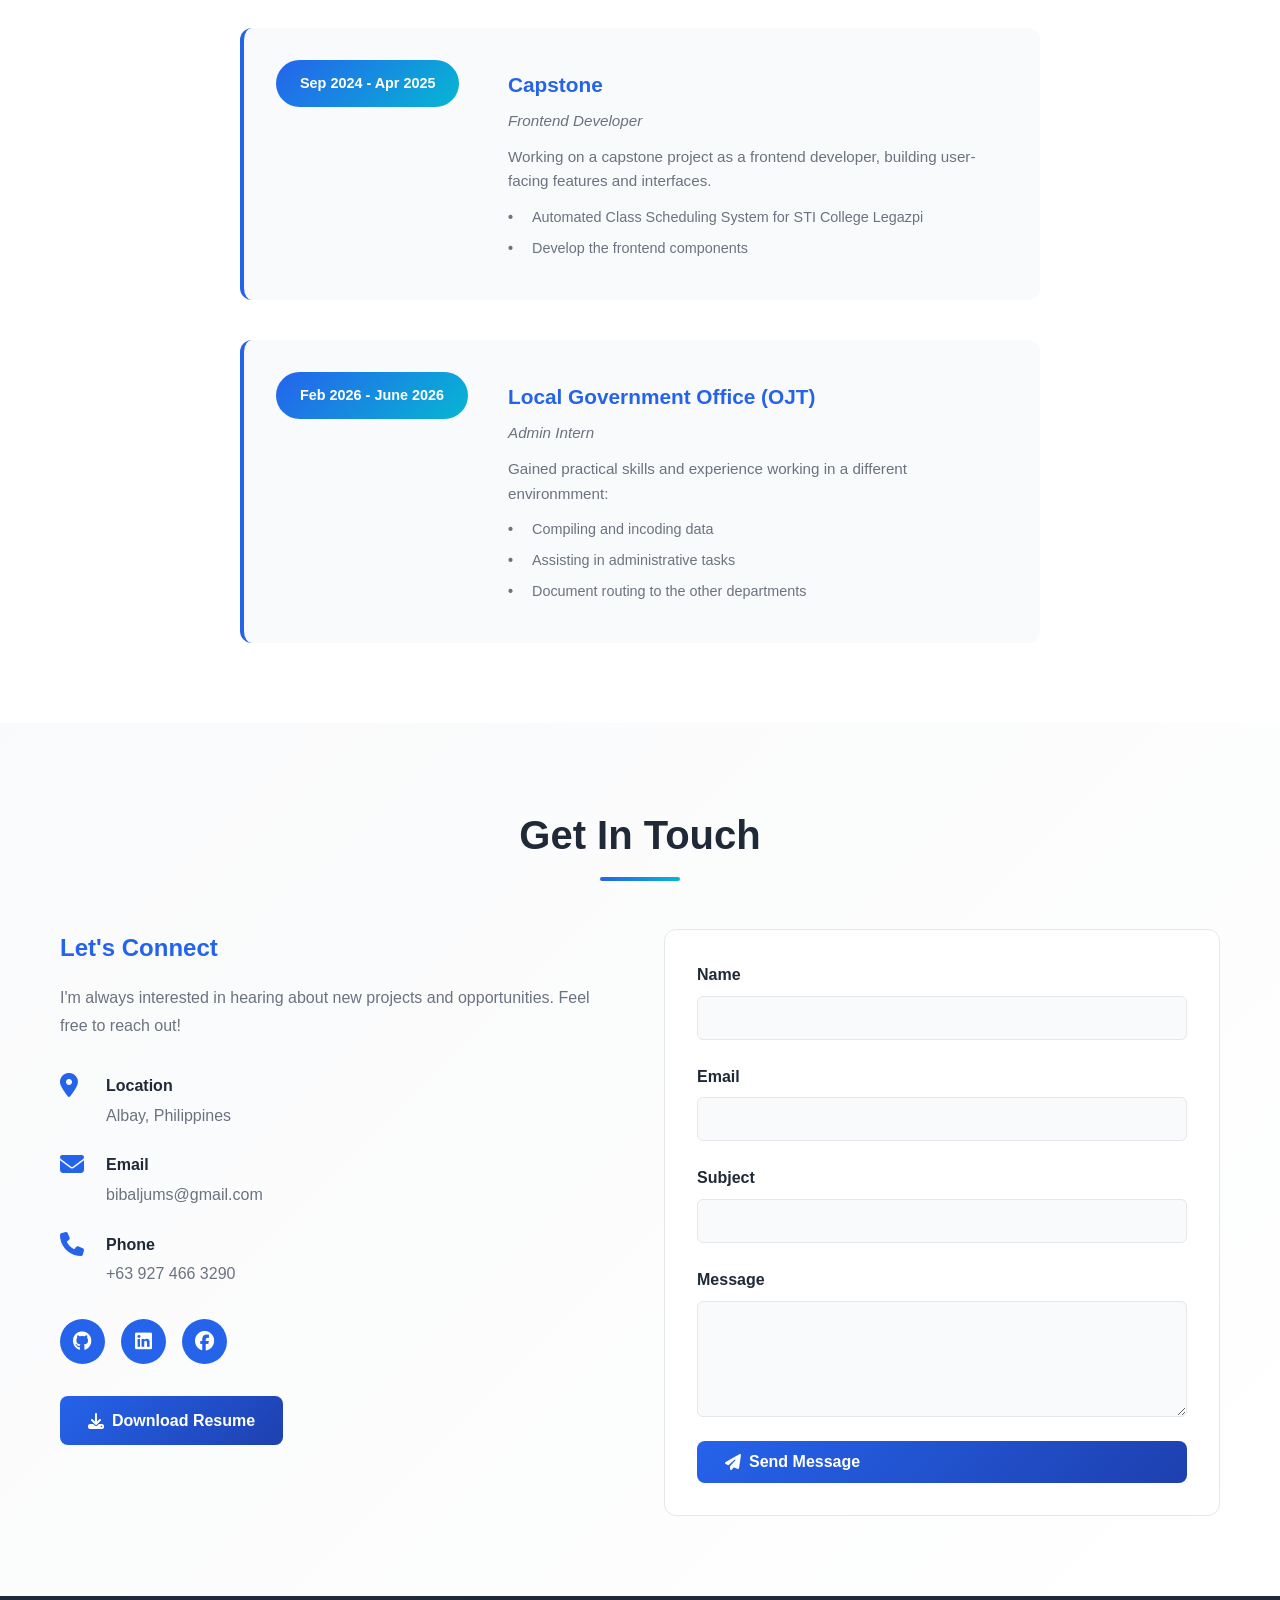
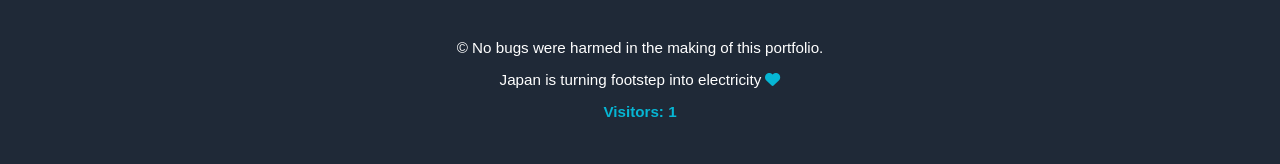
==== commit f9d5c1e2: "footer" ====
--- a/index.html
+++ b/index.html
@@ -391,7 +391,7 @@
     <!-- Footer -->
     <footer class="footer">
     <div class="container">
-        <p>&copy; 2026 Jumar R. Bibal. All rights reserved.</p>
+        <p>&copy; No bugs were harmed in the making of this portfolio.</p>
         <p>Japan is turning footstep into electricity <i class="fas fa-heart"></i></p>
 
         <p class="visitor-counter">
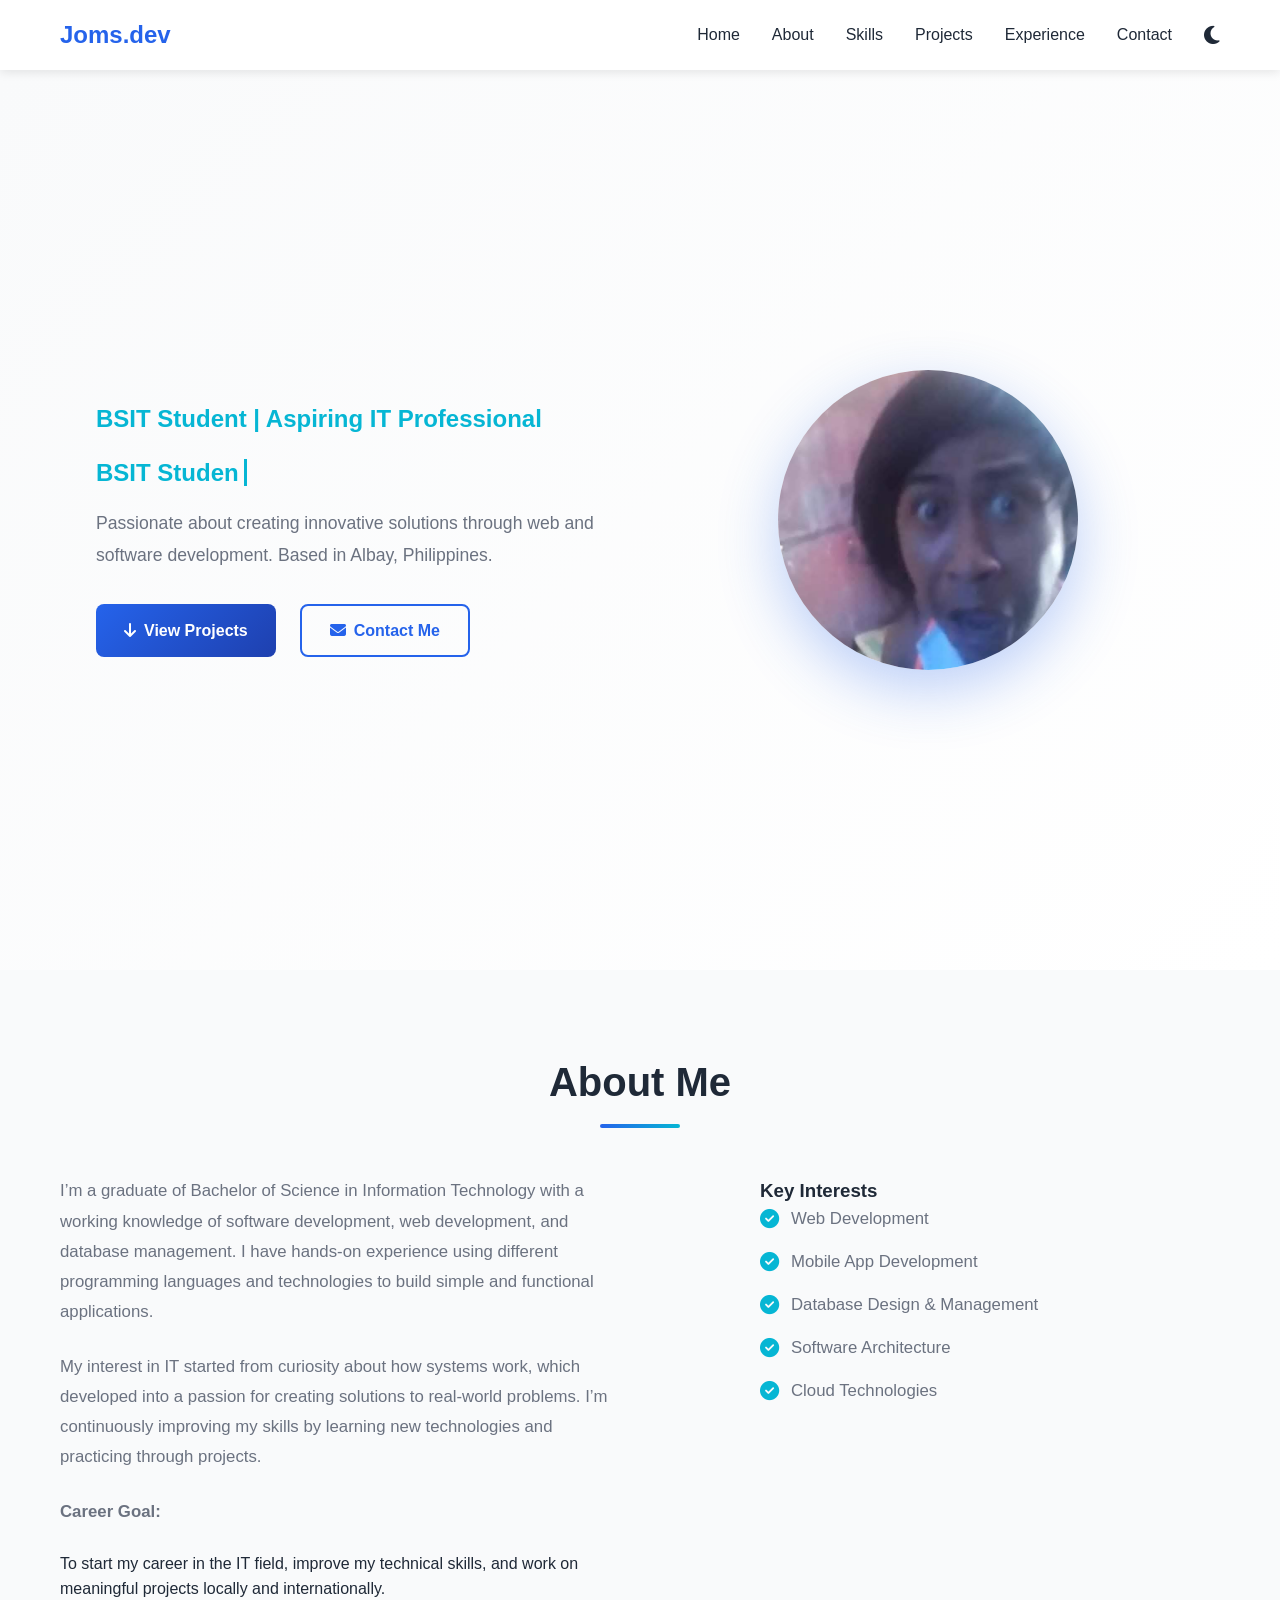
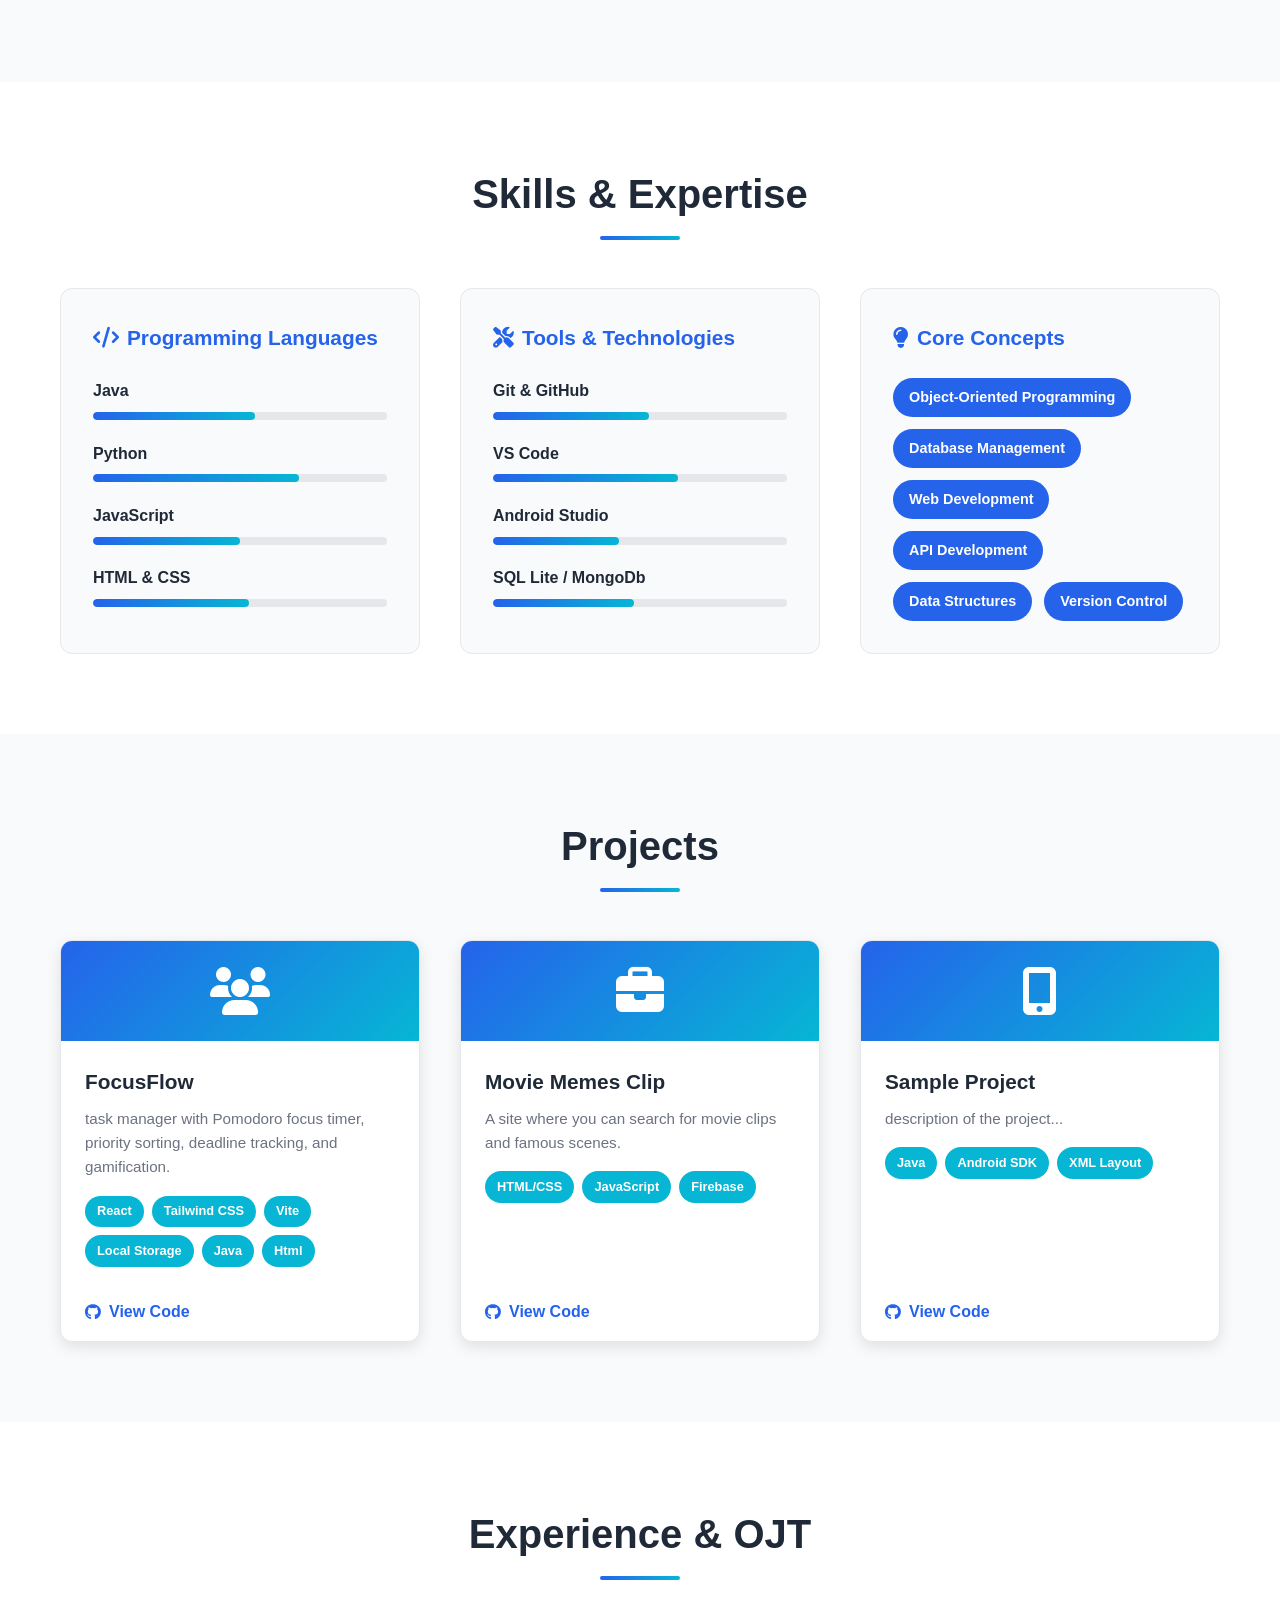
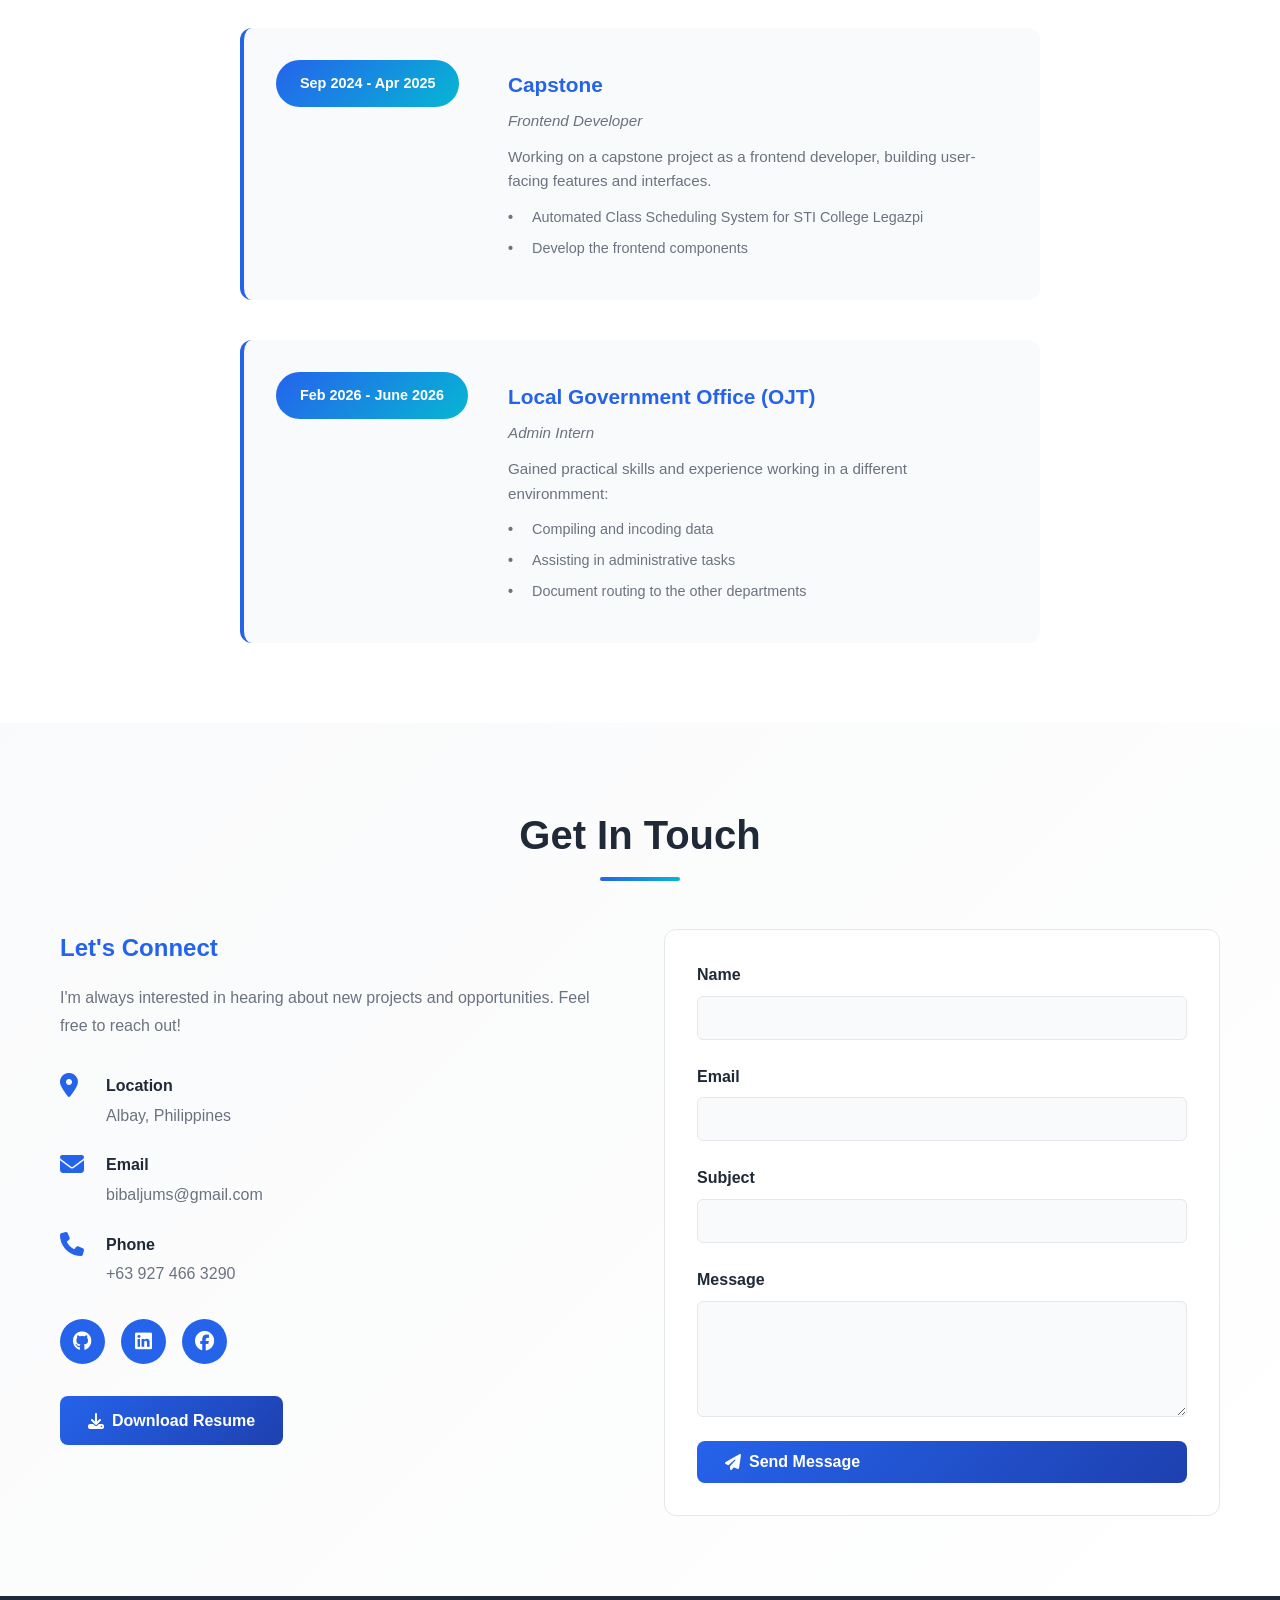
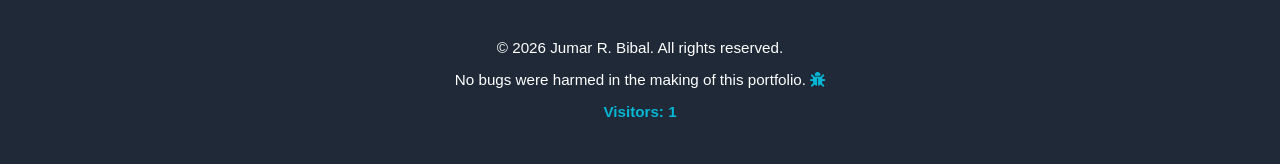
==== commit af01e3c4: "footer update" ====
--- a/index.html
+++ b/index.html
@@ -40,7 +40,7 @@
             <div class="hero-text">
                 <p class="hero-subtitle">
 
-                <p class="hero-subtitle">Jumar R. Bibal | Aspiring IT Professional</p>
+                <p class="hero-subtitle">BSIT Student | Aspiring IT Professional</p>
             <p class="hero-subtitle"><span id="typing-text"></span>
             </p>
 
@@ -391,9 +391,8 @@
     <!-- Footer -->
     <footer class="footer">
     <div class="container">
-        <p>&copy; No bugs were harmed in the making of this portfolio.</p>
-        <p>Japan is turning footstep into electricity <i class="fas fa-heart"></i></p>
-
+        <p>&copy; 2026 Jumar R. Bibal. All rights reserved.</p>
+        <p>No bugs were harmed in the making of this portfolio. <i class="fas fa-bug"></i></p>
         <p class="visitor-counter">
             Visitors: <span id="visitor-count">0</span>
         </p>
